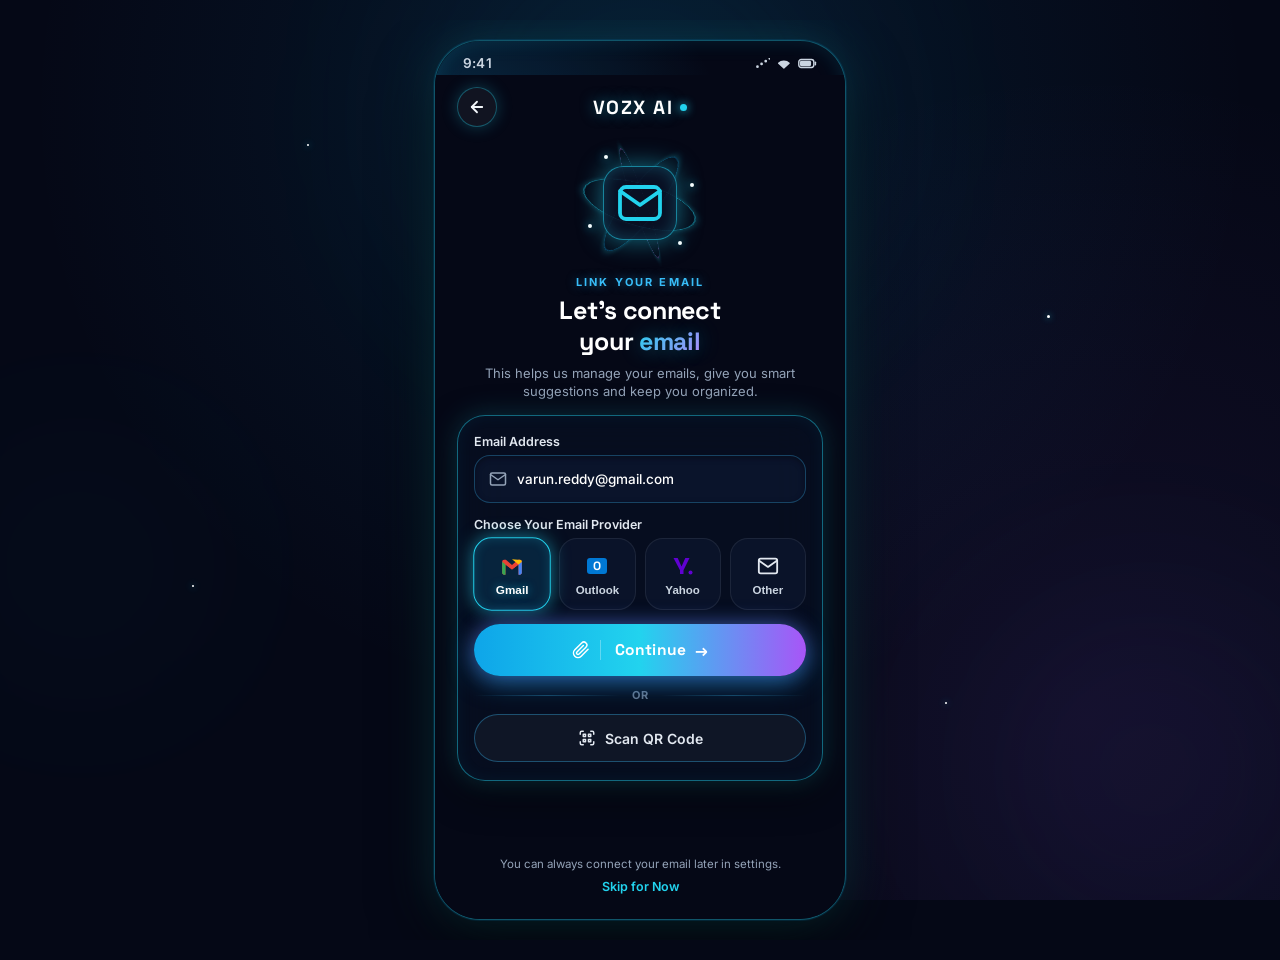
==== email-onboarding.html @ b38773f7 "Initial commit: VOZX AI Assistant website" ====
<!DOCTYPE html>
<html lang="en">
<head>
  <meta charset="UTF-8">
  <meta name="viewport" content="width=device-width, initial-scale=1.0, maximum-scale=1.0, user-scalable=no">
  <title>VOZX AI — Email Assistant Onboarding</title>
  <meta name="description" content="Connect your email account to VOZX AI for intelligent email organization, summaries, and AI drafting.">
  <link rel="stylesheet" href="email-onboarding.css">
</head>
<body>

  <!-- Cosmic Ambient Background Particles & Energy Waves -->
  <div class="ambient-cosmic-bg" aria-hidden="true">
    <div class="glow-orb orb-1"></div>
    <div class="glow-orb orb-2"></div>
    <div class="glow-orb orb-3"></div>
    <span class="particle p-1"></span>
    <span class="particle p-2"></span>
    <span class="particle p-3"></span>
    <span class="particle p-4"></span>
    <span class="particle p-5"></span>
    <span class="particle p-6"></span>
  </div>

  <!-- Hardware Mobile Phone Viewport Frame -->
  <main class="phone-frame" id="emailPhoneFrame">

    <!-- Glowing Cyber Perimeter Border -->
    <div class="screen-perimeter-border" aria-hidden="true"></div>

    <!-- Sweeping Cosmic Plasma Arc Wave -->
    <div class="sweeping-plasma-arc" aria-hidden="true"></div>

    <!-- Phone Hardware Top Status Bar -->
    <div class="phone-status-notch">
      <span class="status-time">9:41</span>
      <div class="status-right-icons">
        <svg width="15" height="11" viewBox="0 0 16 12" fill="currentColor">
          <path d="M1 9.5a1.5 1.5 0 113 0 1.5 1.5 0 01-3 0zm4.5-3a1.5 1.5 0 113 0 1.5 1.5 0 01-3 0zm4.5-3a1.5 1.5 0 113 0 1.5 1.5 0 01-3 0zm4.5-3a1.5 1.5 0 113 0 1.5 1.5 0 01-3 0z"/>
        </svg>
        <svg width="14" height="11" viewBox="0 0 16 12" fill="currentColor">
          <path d="M8 2.5a8.9 8.9 0 016.4 2.7.75.75 0 01-.06 1.1l-6 5.5a.75.75 0 01-.98 0l-6-5.5a.75.75 0 01-.06-1.1A8.9 8.9 0 018 2.5z"/>
        </svg>
        <svg width="19" height="11" viewBox="0 0 24 12" fill="currentColor">
          <rect x="1" y="1" width="19" height="10" rx="3" fill="none" stroke="currentColor" stroke-width="1.8"/>
          <rect x="2.5" y="2.5" width="14" height="7" rx="1.8"/>
          <path d="M22 4.5v3" stroke="currentColor" stroke-width="1.8" stroke-linecap="round"/>
        </svg>
      </div>
    </div>

    <!-- Multi-Screen Viewport Container -->
    <div class="screens-viewport" id="screensViewport">

      <!-- =================================================================
           SCREEN 1 — LINK YOUR EMAIL (Exact Match to Reference Image)
           ================================================================= -->
      <section class="email-step-screen active" id="screen1LinkEmail" data-step="1">
        
        <!-- Header -->
        <header class="email-top-header">
          <button type="button" class="circle-back-btn" id="s1BackBtn" aria-label="Go back" title="Back to Dashboard">
            <svg viewBox="0 0 24 24" fill="none" stroke="currentColor" stroke-width="2.4" stroke-linecap="round" stroke-linejoin="round">
              <line x1="19" y1="12" x2="5" y2="12"></line>
              <polyline points="12 19 5 12 12 5"></polyline>
            </svg>
          </button>

          <div class="brand-title-group">
            <span class="brand-text">VOZX AI</span>
            <span class="online-cyan-dot" aria-hidden="true"></span>
          </div>

          <div class="header-spacer"></div>
        </header>

        <!-- Hero Section with Animated 3D Energy Orbits -->
        <div class="hero-email-stage">
          <div class="email-orbit-system">
            <!-- 3D Orbital Energy Rings -->
            <div class="orbit-ring ring-1"></div>
            <div class="orbit-ring ring-2"></div>
            <div class="orbit-ring ring-3"></div>
            <!-- Orbiting Energy Sparkles -->
            <span class="orbit-sparkle sp-1"></span>
            <span class="orbit-sparkle sp-2"></span>
            <span class="orbit-sparkle sp-3"></span>
            <span class="orbit-sparkle sp-4"></span>

            <!-- Central Glowing Email Icon Box -->
            <div class="central-email-icon-box">
              <svg width="48" height="48" viewBox="0 0 24 24" fill="none" stroke="#22d3ee" stroke-width="1.9" stroke-linecap="round" stroke-linejoin="round">
                <rect x="2" y="4" width="20" height="16" rx="3"></rect>
                <path d="M22 6l-10 7L2 6"></path>
              </svg>
            </div>
          </div>

          <span class="tracking-label">LINK YOUR EMAIL</span>
          <h1 class="hero-title">
            Let's connect<br>your <span class="gradient-email-word">email</span>
          </h1>
          <p class="hero-subtitle">
            This helps us manage your emails, give you smart suggestions and keep you organized.
          </p>
        </div>

        <!-- Glassmorphic Form Card -->
        <div class="glassmorphic-email-card">
          
          <!-- Input Field: Email Address -->
          <div class="input-block">
            <label class="card-field-label" for="emailInput">Email Address</label>
            <div class="glass-input-field" id="emailInputWrapper">
              <span class="input-icon">
                <svg width="18" height="18" viewBox="0 0 24 24" fill="none" stroke="currentColor" stroke-width="2" stroke-linecap="round" stroke-linejoin="round">
                  <rect x="2" y="4" width="20" height="16" rx="2"></rect>
                  <path d="M22 6l-10 7L2 6"></path>
                </svg>
              </span>
              <input 
                type="email" 
                id="emailInput" 
                class="card-text-input" 
                placeholder="Enter your email address" 
                value="varun.reddy@gmail.com"
                autocomplete="email"
              >
            </div>
          </div>

          <!-- Choose Email Provider Row -->
          <div class="providers-block">
            <label class="card-field-label">Choose Your Email Provider</label>
            <div class="providers-grid" role="radiogroup" aria-label="Email Providers">
              
              <!-- 1. Gmail (Active by default) -->
              <button type="button" class="provider-card active" data-provider="Gmail" role="radio" aria-checked="true" title="Gmail">
                <div class="provider-icon-wrapper">
                  <svg width="22" height="18" viewBox="0 0 24 18" fill="none">
                    <path d="M1.5 16.5V4.5C1.5 3.4 2.4 2.5 3.5 2.5H5.5L12 8L18.5 2.5H20.5C21.6 2.5 22.5 3.4 22.5 4.5V16.5C22.5 17.6 21.6 18.5 20.5 18.5H19V7.5L12 13L5 7.5V18.5H3.5C2.4 18.5 1.5 17.6 1.5 16.5Z" fill="#EA4335"/>
                    <path d="M19 7.5V18.5H20.5C21.6 18.5 22.5 17.6 22.5 16.5V4.5L19 7.5Z" fill="#4285F4"/>
                    <path d="M5 7.5L1.5 4.5V16.5C1.5 17.6 2.4 18.5 3.5 18.5H5V7.5Z" fill="#34A853"/>
                    <path d="M19 4.5V7.5L12 13L5 7.5V4.5L12 10L19 4.5Z" fill="#EA4335"/>
                    <path d="M18.5 2.5H20.5C21.6 2.5 22.5 3.4 22.5 4.5L19 7.5L12 2L18.5 2.5Z" fill="#FBBC05"/>
                  </svg>
                </div>
                <span class="provider-name">Gmail</span>
              </button>

              <!-- 2. Outlook -->
              <button type="button" class="provider-card" data-provider="Outlook" role="radio" aria-checked="false" title="Microsoft Outlook">
                <div class="provider-icon-wrapper">
                  <svg width="24" height="24" viewBox="0 0 24 24" fill="none">
                    <rect x="2" y="4" width="20" height="16" rx="3" fill="#0078D4"/>
                    <text x="12" y="16" font-family="'Space Grotesk', sans-serif" font-weight="bold" font-size="12" fill="#ffffff" text-anchor="middle">O</text>
                  </svg>
                </div>
                <span class="provider-name">Outlook</span>
              </button>

              <!-- 3. Yahoo -->
              <button type="button" class="provider-card" data-provider="Yahoo" role="radio" aria-checked="false" title="Yahoo Mail">
                <div class="provider-icon-wrapper">
                  <svg width="24" height="24" viewBox="0 0 24 24">
                    <path fill="#6001D2" d="M2.5 4h4.2l3.8 8.5L14.3 4h4.2l-6 12.2V20H9v-3.8L2.5 4z"/>
                    <circle cx="19.5" cy="18.5" r="2" fill="#6001D2"/>
                  </svg>
                </div>
                <span class="provider-name">Yahoo</span>
              </button>

              <!-- 4. Other -->
              <button type="button" class="provider-card" data-provider="Other" role="radio" aria-checked="false" title="IMAP / Other Mail">
                <div class="provider-icon-wrapper">
                  <svg width="22" height="22" viewBox="0 0 24 24" fill="none" stroke="#e2e8f0" stroke-width="2" stroke-linecap="round" stroke-linejoin="round">
                    <rect x="2" y="4" width="20" height="16" rx="2"></rect>
                    <path d="M22 6l-10 7L2 6"></path>
                  </svg>
                </div>
                <span class="provider-name">Other</span>
              </button>

            </div>
          </div>

          <!-- Gradient Continue Button -->
          <button type="button" class="gradient-continue-btn" id="continueBtn">
            <span class="btn-ripple-layer"></span>
            <span class="btn-icon-side">
              <svg width="18" height="18" viewBox="0 0 24 24" fill="none" stroke="currentColor" stroke-width="2" stroke-linecap="round" stroke-linejoin="round">
                <path d="M21.44 11.05l-9.19 9.19a6 6 0 0 1-8.49-8.49l9.19-9.19a4 4 0 0 1 5.66 5.66l-9.2 9.19a2 2 0 0 1-2.83-2.83l8.49-8.48"></path>
              </svg>
            </span>
            <span class="btn-divider-stroke"></span>
            <span class="btn-label-text" id="continueBtnLabel">Continue</span>
            <span class="btn-arrow-right">&rarr;</span>
          </button>

          <!-- Glowing OR Divider -->
          <div class="glowing-or-divider">
            <span class="divider-line"></span>
            <span class="divider-badge">OR</span>
            <span class="divider-line"></span>
          </div>

          <!-- Outline Scan QR Code Button -->
          <button type="button" class="glass-qr-btn" id="scanQrBtn">
            <svg class="qr-bracket-icon" width="18" height="18" viewBox="0 0 24 24" fill="none" stroke="currentColor" stroke-width="2" stroke-linecap="round" stroke-linejoin="round">
              <path d="M3 7V5a2 2 0 0 1 2-2h2"></path>
              <path d="M17 3h2a2 2 0 0 1 2 2v2"></path>
              <path d="M21 17v2a2 2 0 0 1-2 2h-2"></path>
              <path d="M7 21H5a2 2 0 0 1-2-2v-2"></path>
              <rect x="7" y="7" width="3" height="3"></rect>
              <rect x="14" y="7" width="3" height="3"></rect>
              <rect x="7" y="14" width="3" height="3"></rect>
              <rect x="14" y="14" width="3" height="3"></rect>
            </svg>
            <span>Scan QR Code</span>
          </button>

        </div>

        <!-- Footer Section -->
        <footer class="email-footer-block">
          <p class="footer-note-text">You can always connect your email later in settings.</p>
          <button type="button" class="skip-link-btn" id="skipLinkBtn">Skip for Now</button>
        </footer>

      </section>

      <!-- =================================================================
           SCREEN 2 — CONNECTING EMAIL (Animated Circular Progress)
           ================================================================= -->
      <section class="email-step-screen" id="screen2Connecting" data-step="2">
        <div class="connecting-stage">
          
          <!-- Glowing Animated Progress Ring -->
          <div class="progress-ring-container">
            <svg class="circular-progress-svg" viewBox="0 0 120 120">
              <defs>
                <linearGradient id="ringProgressGrad" x1="0%" y1="0%" x2="100%" y2="100%">
                  <stop offset="0%" stop-color="#0ea5e9"/>
                  <stop offset="50%" stop-color="#22d3ee"/>
                  <stop offset="100%" stop-color="#a855f7"/>
                </linearGradient>
              </defs>
              <circle class="ring-bg-track" cx="60" cy="60" r="50"></circle>
              <circle class="ring-stroke-bar" id="progressStrokeBar" cx="60" cy="60" r="50"></circle>
            </svg>

            <!-- Inner Floating Spinning Icon -->
            <div class="inner-spinning-email">
              <svg width="42" height="42" viewBox="0 0 24 24" fill="none" stroke="#22d3ee" stroke-width="1.8" stroke-linecap="round" stroke-linejoin="round">
                <rect x="2" y="4" width="20" height="16" rx="3"></rect>
                <path d="M22 6l-10 7L2 6"></path>
              </svg>
            </div>
          </div>

          <!-- Progress Percentage Counter -->
          <div class="progress-percent-label" id="progressPercentLabel">0%</div>

          <h2 class="connecting-title" id="connectingTitle">Connecting your Gmail...</h2>
          <p class="connecting-subtitle">Please wait while VOZX securely links your account and neural keys.</p>

          <div class="connecting-security-badge">
            <span>🔒</span>
            <span>256-Bit Encrypted OAuth Pipeline</span>
          </div>

        </div>
      </section>

      <!-- =================================================================
           SCREEN 3 — EMAIL CONNECTED SUCCESSFULLY (Green Checkmark Glow)
           ================================================================= -->
      <section class="email-step-screen" id="screen3Success" data-step="3">
        <div class="success-stage">
          
          <!-- Neon Green Success Checkmark Badge -->
          <div class="success-neon-circle">
            <svg class="success-checkmark-svg" viewBox="0 0 52 52">
              <circle class="success-circle-outline" cx="26" cy="26" r="23" fill="none"/>
              <path class="success-check-path" fill="none" d="M14.1 27.2l7.1 7.2 16.7-16.8"/>
            </svg>
          </div>

          <span class="success-badge-pill">● Neural Sync Ready</span>

          <h2 class="success-title">Email Connected Successfully!</h2>
          <p class="success-subtitle">
            VOZX can now organize your emails, summarize inboxes, draft replies, and notify important messages.
          </p>

          <div class="features-unlocked-card">
            <div class="feature-item">
              <span class="feat-dot"></span>
              <span>AI Smart Inbox Summaries</span>
            </div>
            <div class="feature-item">
              <span class="feat-dot"></span>
              <span>1-Click Contextual Replies</span>
            </div>
            <div class="feature-item">
              <span class="feat-dot"></span>
              <span>Priority &amp; Deadline Extraction</span>
            </div>
          </div>

          <button type="button" class="open-dashboard-btn" id="openEmailDashboardBtn">
            <span>Open Email Assistant</span>
            <span>&rarr;</span>
          </button>

          <div class="auto-redirect-note">Auto-opening in <span id="autoRedirectTimer">2</span>s...</div>

        </div>
      </section>

      <!-- =================================================================
           SCREEN 4 — EMAIL ASSISTANT DASHBOARD (Main Production Hub)
           ================================================================= -->
      <section class="email-step-screen" id="screen4Dashboard" data-step="4">
        
        <!-- Dashboard Top Header -->
        <header class="dash-top-header">
          <button type="button" class="circle-back-btn" id="dashBackBtn" title="Back to Main Home Dashboard">
            <svg viewBox="0 0 24 24" fill="none" stroke="currentColor" stroke-width="2.4">
              <line x1="19" y1="12" x2="5" y2="12"></line>
              <polyline points="12 19 5 12 12 5"></polyline>
            </svg>
          </button>

          <div class="brand-title-group">
            <span class="brand-text">VOZX AI</span>
            <span class="online-cyan-dot" aria-hidden="true"></span>
          </div>

          <div class="dash-header-actions">
            <button type="button" class="dash-del-btn" id="dashDeleteAccountBtn" title="Delete & Unlink Email Account" aria-label="Delete Email Account">
              <svg width="12" height="12" viewBox="0 0 24 24" fill="none" stroke="currentColor" stroke-width="2" stroke-linecap="round" stroke-linejoin="round">
                <polyline points="3 6 5 6 21 6"></polyline>
                <path d="M19 6v14a2 2 0 0 1-2 2H7a2 2 0 0 1-2-2V6m3 0V4a2 2 0 0 1 2-2h4a2 2 0 0 1 2 2v2"></path>
              </svg>
              <span>Delete</span>
            </button>
            <div class="dash-profile-circle" id="dashProfileBtn" title="Connected: varun.reddy@gmail.com">
              <span>VR</span>
            </div>
          </div>
        </header>

        <!-- Scrollable Dashboard Content -->
        <div class="dash-scroll-content">

          <!-- Dashboard Title Banner -->
          <div class="dash-heading-block">
            <h1 class="dash-main-title">Email Assistant</h1>
            <p class="dash-sub-title">Write, organize, and manage your emails with AI.</p>
          </div>

          <!-- Connected Accounts & Add Mail Bar -->
          <div class="connected-accounts-bar" id="connectedAccountsBar">
            <button type="button" class="active-account-badge" id="accountSwitcherTrigger" title="Switch or manage email accounts" aria-haspopup="dialog">
              <span class="account-provider-icon">
                <svg width="14" height="14" viewBox="0 0 24 24" fill="currentColor">
                  <path d="M20 4H4c-1.1 0-2 .9-2 2v12c0 1.1.9 2 2 2h16c1.1 0 2-.9 2-2V6c0-1.1-.9-2-2-2zm0 4l-8 5-8-5V6l8 5 8-5v2z"/>
                </svg>
              </span>
              <span class="active-account-email" id="activeAccountEmailDisplay">varun.reddy@gmail.com</span>
              <span class="account-status-dot" title="Account Synced"></span>
              <svg class="account-switcher-chevron" width="12" height="12" viewBox="0 0 24 24" fill="none" stroke="currentColor" stroke-width="2.6" stroke-linecap="round" stroke-linejoin="round">
                <polyline points="6 9 12 15 18 9"></polyline>
              </svg>
            </button>

            <div class="account-actions-group">
              <button type="button" class="add-mail-pill-btn" id="addMailBtn" title="Connect another email address">
                <svg width="12" height="12" viewBox="0 0 24 24" fill="none" stroke="currentColor" stroke-width="2.6" stroke-linecap="round" stroke-linejoin="round">
                  <line x1="12" y1="5" x2="12" y2="19"></line>
                  <line x1="5" y1="12" x2="19" y2="12"></line>
                </svg>
                <span>Add Mail</span>
              </button>

              <button type="button" class="del-mail-icon-btn" id="delMailIconBtn" title="Delete this email account" aria-label="Delete this email">
                <svg width="13" height="13" viewBox="0 0 24 24" fill="none" stroke="currentColor" stroke-width="2" stroke-linecap="round" stroke-linejoin="round">
                  <polyline points="3 6 5 6 21 6"></polyline>
                  <path d="M19 6v14a2 2 0 0 1-2 2H7a2 2 0 0 1-2-2V6m3 0V4a2 2 0 0 1 2-2h4a2 2 0 0 1 2 2v2"></path>
                </svg>
              </button>
            </div>
          </div>

          <!-- Category Tabs: Inbox, Important, Sent, Drafts -->
          <div class="dash-category-tabs" role="tablist">
            <button type="button" class="cat-tab-pill active" data-tab="inbox" role="tab" aria-selected="true">
              <span>Inbox</span>
              <span class="tab-badge">12</span>
            </button>
            <button type="button" class="cat-tab-pill" data-tab="important" role="tab" aria-selected="false">
              <span>Important</span>
              <span class="tab-badge">3</span>
            </button>
            <button type="button" class="cat-tab-pill" data-tab="sent" role="tab" aria-selected="false">
              <span>Sent</span>
            </button>
            <button type="button" class="cat-tab-pill" data-tab="drafts" role="tab" aria-selected="false">
              <span>Drafts</span>
              <span class="tab-badge">2</span>
            </button>
          </div>

          <!-- AI Compose Card -->
          <div class="ai-compose-card" id="composeTriggerCard" title="Compose an AI Email">
            <div class="compose-left">
              <div class="sparkles-icon-box">
                <svg width="22" height="22" viewBox="0 0 24 24" fill="none" stroke="#c084fc" stroke-width="2">
                  <path d="M12 2l2.4 7.2L21.6 12l-7.2 2.4L12 21.6l-2.4-7.2L2.4 12l7.2-2.4z"/>
                </svg>
              </div>
              <div class="compose-text">
                <h3 class="compose-title">AI Compose</h3>
                <p class="compose-desc">Write a professional email in seconds.</p>
              </div>
            </div>
            <span class="compose-arrow">&rarr;</span>
          </div>

          <!-- Email Summary Card -->
          <div class="email-summary-card">
            <div class="summary-header">
              <div class="summary-icon-pill">
                <span>✉️</span>
                <span>AI Inbox Synthesis</span>
              </div>
              <span class="summary-time">Just now</span>
            </div>
            <p class="summary-body">
              You have <strong>12 unread emails</strong>, <strong>3 important messages</strong>, and <strong>2 meeting invitations</strong> today.
            </p>
            <button type="button" class="summary-details-btn" id="viewSummaryDetailsBtn">
              <span>View Details</span>
              <span>&rarr;</span>
            </button>
          </div>

          <!-- Smart Reply Suggestions (Horizontal Chips) -->
          <div class="smart-replies-section">
            <div class="section-label-row">
              <span class="section-title">💡 Smart Reply Suggestions</span>
              <span class="section-hint">Tap to use</span>
            </div>
            <div class="replies-horizontal-scroll">
              <button type="button" class="reply-chip">"I'll take a look."</button>
              <button type="button" class="reply-chip">"Sounds good, let's do it."</button>
              <button type="button" class="reply-chip">"I'm on it."</button>
              <button type="button" class="reply-chip">"Can we reschedule?"</button>
            </div>
          </div>

          <!-- Recent Emails Section (Dark Glass List) -->
          <div class="recent-emails-section">
            <div class="section-label-row">
              <span class="section-title">Recent Emails</span>
              <span class="section-counter">4 New</span>
            </div>

            <div class="emails-glass-list" id="emailsListContainer">
              
              <!-- Email 1 -->
              <article class="email-glass-item unread" data-email-id="1">
                <div class="email-item-header">
                  <div class="sender-info">
                    <div class="sender-avatar av-blue">UN</div>
                    <div>
                      <span class="sender-name">University Administration</span>
                      <span class="sender-addr">admin@university.edu</span>
                    </div>
                  </div>
                  <div class="email-meta">
                    <span class="email-time">10:24 AM</span>
                    <span class="unread-blue-dot" title="Unread"></span>
                  </div>
                </div>
                <h4 class="email-subject">University Fee Reminder &bull; Semester 2</h4>
                <p class="email-preview">Please find attached the schedule for semester registration and fee submission...</p>
              </article>

              <!-- Email 2 -->
              <article class="email-glass-item unread" data-email-id="2">
                <div class="email-item-header">
                  <div class="sender-info">
                    <div class="sender-avatar av-purple">PF</div>
                    <div>
                      <span class="sender-name">PrintFlow Client Team</span>
                      <span class="sender-addr">client@printflow.design</span>
                    </div>
                  </div>
                  <div class="email-meta">
                    <span class="email-time">9:15 AM</span>
                    <span class="unread-blue-dot" title="Unread"></span>
                  </div>
                </div>
                <h4 class="email-subject">PrintFlow Client Inquiry: Production Milestone</h4>
                <p class="email-preview">Our production team has completed sprint 3 review. We would like to sync on...</p>
              </article>

              <!-- Email 3 -->
              <article class="email-glass-item" data-email-id="3">
                <div class="email-item-header">
                  <div class="sender-info">
                    <div class="sender-avatar av-green">TM</div>
                    <div>
                      <span class="sender-name">Elena Rostova</span>
                      <span class="sender-addr">elena@techcorp.io</span>
                    </div>
                  </div>
                  <div class="email-meta">
                    <span class="email-time">Yesterday</span>
                  </div>
                </div>
                <h4 class="email-subject">Team Meeting Tomorrow: Architecture Review</h4>
                <p class="email-preview">Hi Varun, let's connect at 11 AM to finalize the neural pipeline schema...</p>
              </article>

              <!-- Email 4 -->
              <article class="email-glass-item" data-email-id="4">
                <div class="email-item-header">
                  <div class="sender-info">
                    <div class="sender-avatar av-cyan">PU</div>
                    <div>
                      <span class="sender-name">Alex Chen</span>
                      <span class="sender-addr">alex@startup.co</span>
                    </div>
                  </div>
                  <div class="email-meta">
                    <span class="email-time">Yesterday</span>
                  </div>
                </div>
                <h4 class="email-subject">Project Update: Design System V2 Ready</h4>
                <p class="email-preview">The new high-contrast dark cyberpunk UI components have been pushed to main...</p>
              </article>

            </div>
          </div>

        </div><!-- /dash-scroll-content -->

        <!-- Bottom AI Input Bar -->
        <div class="bottom-ai-bar-wrapper">
          <div class="bottom-ai-bar">
            <button type="button" class="bar-icon-btn" title="Attach file" id="attachBtn">📎</button>
            <input type="text" class="bar-input" id="quickEmailInput" placeholder="Write your email with AI...">
            <button type="button" class="bar-icon-btn" title="Voice dictation" id="voiceEmailBtn">🎙️</button>
            <button type="button" class="bar-icon-btn" title="Insert emoji" id="emojiEmailBtn">😊</button>
            <button type="button" class="bar-send-btn" title="Send with VOZX AI" id="sendEmailBtn">
              <svg width="15" height="15" viewBox="0 0 24 24" fill="none" stroke="currentColor" stroke-width="2.5" stroke-linecap="round" stroke-linejoin="round">
                <line x1="22" y1="2" x2="11" y2="13"></line>
                <polygon points="22 2 15 22 11 13 2 9 22 2"></polygon>
              </svg>
            </button>
          </div>
        </div>

      </section>

    </div><!-- /screens-viewport -->

  </main>

  <!-- QR Scanner Glass Modal -->
  <div class="glass-modal-backdrop hidden" id="qrScannerModal">
    <div class="qr-modal-card">
      <div class="modal-top-row">
        <span class="modal-badge">📷 QR Instant Sync</span>
        <button type="button" class="modal-close-btn" id="closeQrModal">✕</button>
      </div>
      <h3 class="modal-heading">Scan to Link Email</h3>
      <p class="modal-sub">Scan this secure pairing code using your mobile authenticator or webmail app.</p>
      
      <div class="qr-target-box">
        <div class="qr-laser-line"></div>
        <div class="qr-corner tl"></div>
        <div class="qr-corner tr"></div>
        <div class="qr-corner bl"></div>
        <div class="qr-corner br"></div>
        <svg class="qr-code-svg" viewBox="0 0 100 100">
          <rect width="100" height="100" fill="#0b1226"/>
          <!-- Simplified high-contrast futuristic QR pattern -->
          <rect x="10" y="10" width="25" height="25" fill="#22d3ee" rx="3"/>
          <rect x="15" y="15" width="15" height="15" fill="#0b1226"/>
          <rect x="18" y="18" width="9" height="9" fill="#22d3ee"/>

          <rect x="65" y="10" width="25" height="25" fill="#22d3ee" rx="3"/>
          <rect x="70" y="15" width="15" height="15" fill="#0b1226"/>
          <rect x="73" y="18" width="9" height="9" fill="#22d3ee"/>

          <rect x="10" y="65" width="25" height="25" fill="#22d3ee" rx="3"/>
          <rect x="15" y="70" width="15" height="15" fill="#0b1226"/>
          <rect x="18" y="73" width="9" height="9" fill="#22d3ee"/>

          <rect x="42" y="12" width="6" height="6" fill="#38bdf8"/>
          <rect x="52" y="18" width="6" height="6" fill="#c084fc"/>
          <rect x="42" y="32" width="16" height="6" fill="#22d3ee"/>
          <rect x="65" y="45" width="8" height="8" fill="#38bdf8"/>
          <rect x="45" y="68" width="12" height="12" fill="#22d3ee"/>
          <rect x="78" y="72" width="12" height="12" fill="#c084fc"/>
        </svg>
      </div>

      <button type="button" class="simulate-qr-btn" id="simulateQrSuccessBtn">
        <span>Simulate Instant Scan Success</span>
      </button>
    </div>
  </div>

  <!-- AI Email Compose Modal -->
  <div class="glass-modal-backdrop hidden" id="composeModal">
    <div class="compose-modal-card">
      <div class="modal-top-row">
        <span class="modal-badge">✨ AI Neural Composer</span>
        <button type="button" class="modal-close-btn" id="closeComposeModal">✕</button>
      </div>
      <h3 class="modal-heading">Draft New Email</h3>
      
      <div class="compose-form-group">
        <input type="text" class="modal-input" id="composeRecipient" placeholder="To: recipient@example.com" value="alex@startup.co">
        <input type="text" class="modal-input" id="composeSubject" placeholder="Subject: Project Milestone">
        <textarea class="modal-textarea" id="composePrompt" rows="4" placeholder="Briefly describe what you want to say... (e.g. Confirm tomorrow's meeting at 11am and ask for the slide deck)"></textarea>
      </div>

      <div class="compose-actions-row">
        <button type="button" class="ai-generate-draft-btn" id="generateDraftBtn">
          <span>✨ Generate AI Draft</span>
        </button>
        <button type="button" class="send-draft-btn" id="sendDraftBtn">
          <span>Send &rarr;</span>
        </button>
      </div>
    </div>
  </div>

  <!-- Account Switcher Modal -->
  <div class="glass-modal-backdrop hidden" id="accountSwitcherModal" role="dialog" aria-modal="true" aria-labelledby="switcherModalTitle">
    <div class="account-switcher-card">
      <div class="modal-top-row">
        <div class="switcher-header-title-box">
          <svg width="18" height="18" viewBox="0 0 24 24" fill="none" stroke="#22d3ee" stroke-width="2" stroke-linecap="round" stroke-linejoin="round">
            <path d="M16 21v-2a4 4 0 0 0-4-4H6a4 4 0 0 0-4 4v2"></path>
            <circle cx="9" cy="7" r="4"></circle>
            <path d="M22 21v-2a4 4 0 0 0-3-3.87"></path>
            <path d="M16 3.13a4 4 0 0 1 0 7.75"></path>
          </svg>
          <span class="switcher-modal-heading" id="switcherModalTitle">Connected Accounts</span>
        </div>
        <button type="button" class="modal-close-btn" id="closeSwitcherModal">✕</button>
      </div>

      <p class="switcher-modal-sub">Switch active inbox or manage linked mailboxes.</p>

      <div class="accounts-list-container" id="accountsListContainer">
        <!-- Dynamically rendered accounts list -->
      </div>

      <button type="button" class="switcher-add-btn" id="switcherAddAccountBtn">
        <svg width="14" height="14" viewBox="0 0 24 24" fill="none" stroke="currentColor" stroke-width="2.6" stroke-linecap="round" stroke-linejoin="round">
          <line x1="12" y1="5" x2="12" y2="19"></line>
          <line x1="5" y1="12" x2="19" y2="12"></line>
        </svg>
        <span>Add Another Email Account</span>
      </button>
    </div>
  </div>

  <!-- Delete Account Confirmation Modal -->
  <div class="glass-modal-backdrop hidden" id="emailDeleteModal" role="dialog" aria-modal="true" aria-labelledby="emailDelModalTitle">
    <div class="email-del-card">
      <div class="email-del-icon-circle">
        <svg width="24" height="24" viewBox="0 0 24 24" fill="none" stroke="currentColor" stroke-width="2.2" stroke-linecap="round" stroke-linejoin="round">
          <polyline points="3 6 5 6 21 6"></polyline>
          <path d="M19 6v14a2 2 0 0 1-2 2H7a2 2 0 0 1-2-2V6m3 0V4a2 2 0 0 1 2-2h4a2 2 0 0 1 2 2v2"></path>
          <line x1="10" y1="11" x2="10" y2="17"></line>
          <line x1="14" y1="11" x2="14" y2="17"></line>
        </svg>
      </div>
      <h3 class="email-del-title" id="emailDelModalTitle">Delete Email Account?</h3>
      <p class="email-del-desc" id="emailDelModalDesc">Are you sure you want to delete and unlink <strong id="deleteAccountTargetEmail">varun.reddy@gmail.com</strong>? You will be returned to the Link Your Email setup screen.</p>
      <div class="email-del-actions">
        <button type="button" class="email-del-cancel-btn" id="emailDelCancelBtn">Cancel</button>
        <button type="button" class="email-del-confirm-btn" id="emailDelConfirmBtn">Delete &amp; Unlink</button>
      </div>
    </div>
  </div>

  <!-- Toast Notification -->
  <div class="feedback-toast" id="emailToast" role="alert" aria-live="polite"></div>

  <script src="email-onboarding.js"></script>
</body>
</html>
---- email-onboarding.css ----
/* ==========================================================================
   VOZX AI — EMAIL ASSISTANT ONBOARDING FLOW STYLES
   Aesthetic: ChatGPT Astra + Nothing OS + Apple Intelligence
   Palette: Dark Cyberpunk (#050816) + Neon Cyan (#22D3EE) + Electric Blue (#0EA5E9) + Purple (#A855F7)
   ========================================================================== */

@import url('https://fonts.googleapis.com/css2?family=Space+Grotesk:wght@400;500;600;700&family=Inter:wght@300;400;500;600;700&display=swap');

:root {
  --bg-space: #050816;
  --bg-card: rgba(10, 18, 38, 0.72);
  --bg-card-border: rgba(34, 211, 238, 0.42);
  --bg-input: rgba(13, 23, 48, 0.75);

  --cyan-primary: #22d3ee;
  --cyan-bright: #38bdf8;
  --blue-electric: #0ea5e9;
  --purple-neon: #a855f7;
  --purple-light: #c084fc;
  --green-emerald: #10b981;

  --text-white: #ffffff;
  --text-dim: #94a3b8;
  --text-muted: #64748b;

  --font-display: 'Space Grotesk', -apple-system, BlinkMacSystemFont, "SF Pro Display", sans-serif;
  --font-body: 'Inter', -apple-system, BlinkMacSystemFont, "Segoe UI", Roboto, sans-serif;

  --ease-spring: cubic-bezier(0.16, 1, 0.3, 1);
}

/* Global Reset */
*, *::before, *::after {
  box-sizing: border-box;
  margin: 0;
  padding: 0;
  -webkit-tap-highlight-color: transparent;
}

html, body {
  width: 100%;
  min-height: 100vh;
  background-color: var(--bg-space);
  color: var(--text-white);
  font-family: var(--font-body);
  overflow-x: hidden;
  display: flex;
  justify-content: center;
  align-items: center;
  padding: 20px 16px;
  position: relative;
}

/* Ambient Cosmic Background */
.ambient-cosmic-bg {
  position: fixed;
  inset: 0;
  pointer-events: none;
  z-index: 0;
  overflow: hidden;
  background: 
    radial-gradient(circle at 50% 12%, rgba(14, 165, 233, 0.1) 0%, transparent 60%),
    radial-gradient(circle at 85% 80%, rgba(168, 85, 247, 0.08) 0%, transparent 50%),
    #050816;
}

.glow-orb {
  position: absolute;
  border-radius: 50%;
  filter: blur(100px);
  opacity: 0.55;
  animation: orbFloat 16s ease-in-out infinite alternate;
}

.orb-1 {
  width: 520px;
  height: 520px;
  top: -140px;
  left: 50%;
  transform: translateX(-50%);
  background: radial-gradient(circle, rgba(34, 211, 238, 0.16) 0%, rgba(14, 165, 233, 0.06) 60%, transparent 80%);
}

.orb-2 {
  width: 420px;
  height: 420px;
  bottom: -80px;
  right: -80px;
  background: radial-gradient(circle, rgba(168, 85, 247, 0.14) 0%, rgba(14, 165, 233, 0.05) 60%, transparent 80%);
  animation-delay: -8s;
}

.orb-3 {
  width: 320px;
  height: 320px;
  top: 45%;
  left: -80px;
  background: radial-gradient(circle, rgba(34, 211, 238, 0.1) 0%, transparent 70%);
  animation-delay: -4s;
}

@keyframes orbFloat {
  0% { transform: translate(-50%, 0) scale(1); }
  50% { transform: translate(-46%, 25px) scale(1.06); }
  100% { transform: translate(-54%, -20px) scale(0.96); }
}

/* Floating Nano Particles */
.particle {
  position: absolute;
  width: 2px;
  height: 2px;
  background: #ffffff;
  border-radius: 50%;
  box-shadow: 0 0 6px rgba(34, 211, 238, 0.9);
  animation: particleDance 6s ease-in-out infinite;
}

.p-1 { top: 16%; left: 24%; animation-duration: 7s; }
.p-2 { top: 35%; right: 18%; animation-duration: 8.5s; animation-delay: 1.5s; width: 3px; height: 3px; }
.p-3 { top: 65%; left: 15%; animation-duration: 9s; animation-delay: 2.2s; }
.p-4 { top: 78%; right: 26%; animation-duration: 11s; animation-delay: 3s; }
.p-5 { top: 48%; right: 42%; animation-duration: 6.5s; animation-delay: 0.8s; }
.p-6 { top: 12%; right: 38%; animation-duration: 8s; animation-delay: 1.2s; }

@keyframes particleDance {
  0%, 100% { transform: translateY(0) scale(1); opacity: 0.3; }
  50% { transform: translateY(-18px) scale(1.3); opacity: 0.9; }
}

/* ==========================================================================
   PHONE HARDWARE FRAME (Matching Reference Screen Exact Ratio)
   ========================================================================== */
.phone-frame {
  position: relative;
  z-index: 10;
  width: 100%;
  max-width: 412px;
  height: 890px;
  max-height: calc(100vh - 20px);
  background: #050816;
  border-radius: 46px;
  border: 1.6px solid rgba(34, 211, 238, 0.38);
  box-shadow: 
    0 0 0 1px rgba(2, 132, 199, 0.15),
    0 0 45px rgba(34, 211, 238, 0.18),
    0 25px 60px rgba(0, 0, 0, 0.85),
    inset 0 0 20px rgba(34, 211, 238, 0.06);
  display: flex;
  flex-direction: column;
  overflow: hidden;
  backdrop-filter: blur(16px);
  -webkit-backdrop-filter: blur(16px);
}

.screen-perimeter-border {
  position: absolute;
  inset: 0;
  border-radius: 46px;
  pointer-events: none;
  box-shadow: inset 0 0 25px rgba(34, 211, 238, 0.08);
  z-index: 1;
}

.sweeping-plasma-arc {
  position: absolute;
  inset: 0;
  pointer-events: none;
  z-index: 1;
  border-radius: 46px;
  background: 
    radial-gradient(ellipse 130% 65% at -10% 25%, rgba(34, 211, 238, 0.35) 0%, rgba(14, 165, 233, 0.16) 35%, transparent 68%),
    radial-gradient(ellipse 85% 55% at 110% 75%, rgba(168, 85, 247, 0.24) 0%, rgba(34, 211, 238, 0.1) 40%, transparent 72%),
    radial-gradient(circle at 50% 50%, rgba(6, 182, 212, 0.08) 0%, transparent 60%);
  mix-blend-mode: screen;
}

/* Phone Top Status Bar */
.phone-status-notch {
  position: relative;
  z-index: 10;
  display: flex;
  align-items: center;
  justify-content: space-between;
  padding: 14px 28px 4px;
  font-size: 13.5px;
  font-weight: 600;
  color: #cbd5e1;
  letter-spacing: 0.2px;
}

.dynamic-island-pill {
  width: 82px;
  height: 18px;
  background: #020409;
  border-radius: 20px;
  border: 1px solid rgba(255, 255, 255, 0.08);
}

.status-right-icons {
  display: flex;
  align-items: center;
  gap: 7px;
  color: #cbd5e1;
}

/* Multi-Screen Viewport */
.screens-viewport {
  position: relative;
  z-index: 2;
  flex: 1;
  display: flex;
  flex-direction: column;
  overflow: hidden;
  height: 100%;
}

.email-step-screen {
  display: none;
  position: relative;
  width: 100%;
  height: 100%;
  flex-direction: column;
  padding: 8px 22px 24px;
  background: #050816;
  overflow-y: auto;
  scrollbar-width: none;
}

.email-step-screen::-webkit-scrollbar {
  display: none;
}

.email-step-screen.active {
  display: flex;
  animation: stepFadeIn 0.22s ease-out;
}

@keyframes stepFadeIn {
  from { opacity: 0; transform: translateY(4px); }
  to { opacity: 1; transform: translateY(0); }
}

/* ==========================================================================
   SCREEN 1 — LINK YOUR EMAIL
   ========================================================================== */
.email-top-header {
  display: flex;
  align-items: center;
  justify-content: space-between;
  padding: 4px 0 10px;
}

.circle-back-btn {
  width: 40px;
  height: 40px;
  border-radius: 50%;
  background: rgba(255, 255, 255, 0.05);
  border: 1.2px solid rgba(34, 211, 238, 0.35);
  color: #f1f5f9;
  display: flex;
  align-items: center;
  justify-content: center;
  cursor: pointer;
  box-shadow: 0 0 16px rgba(34, 211, 238, 0.25);
  transition: all 0.22s var(--ease-spring);
  outline: none;
}

.circle-back-btn:hover {
  background: rgba(34, 211, 238, 0.15);
  border-color: rgba(34, 211, 238, 0.6);
  color: #ffffff;
  box-shadow: 0 0 20px rgba(34, 211, 238, 0.45);
  transform: scale(1.05);
}

.circle-back-btn:active {
  transform: scale(0.95);
}

.circle-back-btn svg {
  width: 18px;
  height: 18px;
}

.brand-title-group {
  display: flex;
  align-items: center;
  gap: 7px;
}

.brand-text {
  font-family: var(--font-display);
  font-size: 19px;
  font-weight: 800;
  letter-spacing: 1.5px;
  color: #ffffff;
  text-shadow: 0 0 14px rgba(34, 211, 238, 0.5);
}

.online-cyan-dot {
  width: 7px;
  height: 7px;
  border-radius: 50%;
  background-color: var(--cyan-primary);
  box-shadow: 0 0 10px var(--cyan-primary);
  animation: dotPulse 2s ease-in-out infinite;
}

@keyframes dotPulse {
  0%, 100% { opacity: 1; transform: scale(1); }
  50% { opacity: 0.4; transform: scale(0.8); }
}

.header-spacer {
  width: 40px;
}

/* ==========================================================================
   HERO EMAIL STAGE WITH 3D ORBITAL SYSTEM
   ========================================================================== */
.hero-email-stage {
  display: flex;
  flex-direction: column;
  align-items: center;
  text-align: center;
  margin: 6px 0 14px;
}

.email-orbit-system {
  position: relative;
  width: 120px;
  height: 120px;
  display: flex;
  align-items: center;
  justify-content: center;
  perspective: 600px;
  margin-bottom: 12px;
}

/* Central Glowing Email Icon Box */
.central-email-icon-box {
  width: 74px;
  height: 74px;
  border-radius: 20px;
  background: rgba(11, 18, 38, 0.85);
  border: 1.5px solid rgba(34, 211, 238, 0.6);
  box-shadow: 
    0 0 25px rgba(34, 211, 238, 0.5),
    inset 0 0 16px rgba(34, 211, 238, 0.25);
  display: flex;
  align-items: center;
  justify-content: center;
  color: var(--cyan-primary);
  z-index: 2;
  animation: centralGlow 3.5s ease-in-out infinite alternate;
}

@keyframes centralGlow {
  0% {
    box-shadow: 0 0 20px rgba(34, 211, 238, 0.4), inset 0 0 12px rgba(34, 211, 238, 0.2);
    transform: scale(1);
  }
  100% {
    box-shadow: 0 0 36px rgba(34, 211, 238, 0.75), 0 0 50px rgba(2, 132, 199, 0.35), inset 0 0 20px rgba(34, 211, 238, 0.35);
    transform: scale(1.03);
  }
}

/* 3D Orbital Energy Rings */
.orbit-ring {
  position: absolute;
  width: 116px;
  height: 116px;
  border-radius: 50%;
  border: 1.2px solid rgba(34, 211, 238, 0.4);
  pointer-events: none;
  box-shadow: 0 0 8px rgba(34, 211, 238, 0.3);
}

.ring-1 {
  transform: rotateX(68deg) rotateY(15deg);
  animation: spinOrbit1 12s linear infinite;
  border-color: rgba(34, 211, 238, 0.65);
}

.ring-2 {
  transform: rotateX(65deg) rotateY(-50deg);
  animation: spinOrbit2 16s linear infinite reverse;
  border-color: rgba(14, 165, 233, 0.45);
}

.ring-3 {
  transform: rotateX(72deg) rotateY(70deg);
  animation: spinOrbit3 14s linear infinite;
  border-color: rgba(192, 132, 252, 0.4);
}

@keyframes spinOrbit1 { 100% { transform: rotateX(68deg) rotateY(15deg) rotateZ(360deg); } }
@keyframes spinOrbit2 { 100% { transform: rotateX(65deg) rotateY(-50deg) rotateZ(-360deg); } }
@keyframes spinOrbit3 { 100% { transform: rotateX(72deg) rotateY(70deg) rotateZ(360deg); } }

/* Orbit Sparkles */
.orbit-sparkle {
  position: absolute;
  width: 4px;
  height: 4px;
  background: #ffffff;
  border-radius: 50%;
  box-shadow: 0 0 10px var(--cyan-primary);
}

.sp-1 { top: 12px; left: 24px; animation: sparklePulse 2s ease infinite; }
.sp-2 { bottom: 18px; right: 18px; animation: sparklePulse 2.4s ease infinite 0.6s; }
.sp-3 { top: 40px; right: 6px; animation: sparklePulse 1.8s ease infinite 1.2s; }
.sp-4 { bottom: 35px; left: 8px; animation: sparklePulse 2.2s ease infinite 0.3s; }

@keyframes sparklePulse {
  0%, 100% { opacity: 0.3; transform: scale(0.8); }
  50% { opacity: 1; transform: scale(1.5); }
}

.tracking-label {
  font-size: 11px;
  font-weight: 700;
  letter-spacing: 2.2px;
  color: #38bdf8;
  text-transform: uppercase;
  margin-bottom: 6px;
  text-shadow: 0 0 10px rgba(56, 189, 248, 0.5);
}

.hero-title {
  font-family: var(--font-display);
  font-size: 25px;
  font-weight: 700;
  color: #ffffff;
  line-height: 1.25;
  letter-spacing: -0.3px;
  margin-bottom: 6px;
}

.gradient-email-word {
  background: linear-gradient(135deg, #22d3ee 0%, #c084fc 100%);
  -webkit-background-clip: text;
  -webkit-text-fill-color: transparent;
  text-shadow: 0 0 20px rgba(34, 211, 238, 0.4);
}

.hero-subtitle {
  font-size: 13px;
  color: var(--text-dim);
  line-height: 1.45;
  max-width: 310px;
  margin: 0 auto;
}

/* ==========================================================================
   GLASSMORPHIC EMAIL CARD
   ========================================================================== */
.glassmorphic-email-card {
  background: rgba(8, 15, 34, 0.82);
  border: 1.5px solid rgba(34, 211, 238, 0.46);
  border-radius: 28px;
  padding: 18px 16px;
  box-shadow: 
    0 0 26px rgba(34, 211, 238, 0.2),
    0 12px 36px rgba(0, 0, 0, 0.65),
    inset 0 0 16px rgba(34, 211, 238, 0.06);
  display: flex;
  flex-direction: column;
  gap: 14px;
  backdrop-filter: blur(24px);
  -webkit-backdrop-filter: blur(24px);
}

.card-field-label {
  font-size: 12.5px;
  font-weight: 600;
  color: #e2e8f0;
  display: block;
  margin-bottom: 6px;
}

.glass-input-field {
  display: flex;
  align-items: center;
  background: var(--bg-input);
  border: 1.2px solid rgba(56, 189, 248, 0.28);
  border-radius: 16px;
  height: 48px;
  padding: 0 14px;
  transition: all 0.25s var(--ease-spring);
  box-shadow: inset 0 2px 6px rgba(0, 0, 0, 0.3);
}

.glass-input-field:focus-within {
  border-color: var(--cyan-primary);
  box-shadow: 
    0 0 18px rgba(34, 211, 238, 0.4),
    inset 0 0 8px rgba(34, 211, 238, 0.15);
}

.input-icon {
  display: flex;
  align-items: center;
  justify-content: center;
  color: var(--text-dim);
  margin-right: 10px;
}

.glass-input-field:focus-within .input-icon {
  color: var(--cyan-primary);
}

.card-text-input {
  flex: 1;
  background: transparent;
  border: none;
  outline: none;
  font-family: var(--font-body);
  font-size: 13.5px;
  font-weight: 500;
  color: #ffffff;
  width: 100%;
}

.card-text-input::placeholder {
  color: #475569;
}

/* Providers Grid */
.providers-grid {
  display: grid;
  grid-template-columns: repeat(4, 1fr);
  gap: 9px;
}

.provider-card {
  height: 72px;
  background: rgba(13, 23, 48, 0.65);
  border: 1.2px solid rgba(255, 255, 255, 0.08);
  border-radius: 18px;
  display: flex;
  flex-direction: column;
  align-items: center;
  justify-content: center;
  gap: 5px;
  cursor: pointer;
  transition: all 0.24s var(--ease-spring);
  outline: none;
}

.provider-card:hover {
  background: rgba(34, 211, 238, 0.1);
  border-color: rgba(34, 211, 238, 0.4);
  transform: translateY(-2px);
  box-shadow: 0 6px 18px rgba(0, 0, 0, 0.4);
}

.provider-card.active {
  background: rgba(14, 165, 233, 0.15);
  border-color: var(--cyan-primary);
  box-shadow: 
    0 0 18px rgba(34, 211, 238, 0.55),
    inset 0 0 10px rgba(34, 211, 238, 0.2);
  transform: scale(1.02);
}

.provider-icon-wrapper {
  display: flex;
  align-items: center;
  justify-content: center;
  height: 26px;
}

.provider-name {
  font-size: 11.5px;
  font-weight: 600;
  color: #cbd5e1;
}

.provider-card.active .provider-name {
  color: #ffffff;
  text-shadow: 0 0 8px rgba(34, 211, 238, 0.6);
}

/* Gradient Continue Button (Blue -> Cyan -> Purple) */
.gradient-continue-btn {
  position: relative;
  width: 100%;
  height: 52px;
  border-radius: 26px;
  border: none;
  outline: none;
  background: linear-gradient(90deg, #0ea5e9 0%, #22d3ee 50%, #a855f7 100%);
  color: #ffffff;
  font-family: var(--font-display);
  font-size: 15.5px;
  font-weight: 700;
  letter-spacing: 0.3px;
  display: flex;
  align-items: center;
  justify-content: center;
  cursor: pointer;
  overflow: hidden;
  box-shadow: 
    0 6px 26px rgba(14, 165, 233, 0.55),
    0 0 20px rgba(168, 85, 247, 0.35);
  transition: all 0.25s var(--ease-spring);
  animation: buttonGlowPulse 3.5s ease-in-out infinite alternate;
}

@keyframes buttonGlowPulse {
  0% {
    box-shadow: 0 6px 24px rgba(14, 165, 233, 0.45), 0 0 15px rgba(168, 85, 247, 0.25);
  }
  100% {
    box-shadow: 0 8px 32px rgba(34, 211, 238, 0.7), 0 0 25px rgba(168, 85, 247, 0.5);
  }
}

.gradient-continue-btn:hover:not(:disabled) {
  transform: translateY(-1.5px) scale(1.01);
  box-shadow: 
    0 8px 34px rgba(34, 211, 238, 0.75),
    0 0 30px rgba(168, 85, 247, 0.6);
}

.gradient-continue-btn:active:not(:disabled) {
  transform: translateY(1px) scale(0.99);
}

.gradient-continue-btn:disabled {
  opacity: 0.5;
  cursor: not-allowed;
  filter: grayscale(0.5);
  box-shadow: none;
}

.btn-icon-side {
  display: flex;
  align-items: center;
  justify-content: center;
  padding-right: 10px;
}

.btn-divider-stroke {
  width: 1px;
  height: 20px;
  background: rgba(255, 255, 255, 0.3);
  margin-right: 14px;
}

.btn-label-text {
  margin-right: 8px;
}

.btn-arrow-right {
  font-size: 16px;
  transition: transform 0.2s ease;
}

.gradient-continue-btn:hover .btn-arrow-right {
  transform: translateX(3px);
}

/* Glowing OR Divider */
.glowing-or-divider {
  display: flex;
  align-items: center;
  gap: 12px;
  margin: -2px 0;
}

.divider-line {
  flex: 1;
  height: 1px;
  background: linear-gradient(90deg, transparent, rgba(56, 189, 248, 0.3), transparent);
}

.divider-badge {
  font-size: 11px;
  font-weight: 700;
  color: var(--text-muted);
  letter-spacing: 1px;
}

/* Scan QR Code Button */
.glass-qr-btn {
  width: 100%;
  height: 48px;
  border-radius: 24px;
  background: rgba(255, 255, 255, 0.04);
  border: 1.2px solid rgba(56, 189, 248, 0.35);
  color: #e2e8f0;
  font-family: var(--font-body);
  font-size: 14px;
  font-weight: 600;
  display: flex;
  align-items: center;
  justify-content: center;
  gap: 9px;
  cursor: pointer;
  transition: all 0.22s var(--ease-spring);
  outline: none;
}

.glass-qr-btn:hover {
  background: rgba(34, 211, 238, 0.1);
  border-color: var(--cyan-primary);
  color: #ffffff;
  box-shadow: 0 0 18px rgba(34, 211, 238, 0.35);
  transform: translateY(-1px);
}

/* Footer Section */
.email-footer-block {
  margin-top: auto;
  text-align: center;
  padding-top: 10px;
}

.footer-note-text {
  font-size: 11.5px;
  color: var(--text-dim);
  margin-bottom: 4px;
}

.skip-link-btn {
  background: transparent;
  border: none;
  font-family: var(--font-body);
  font-size: 12.5px;
  font-weight: 600;
  color: var(--cyan-primary);
  cursor: pointer;
  outline: none;
  transition: all 0.2s ease;
}

.skip-link-btn:hover {
  color: #ffffff;
  text-shadow: 0 0 10px var(--cyan-primary);
  text-decoration: underline;
}

/* ==========================================================================
   SCREEN 2 — CONNECTING EMAIL ANIMATION
   ========================================================================== */
.connecting-stage {
  flex: 1;
  display: flex;
  flex-direction: column;
  align-items: center;
  justify-content: center;
  text-align: center;
  padding: 40px 10px;
}

.progress-ring-container {
  position: relative;
  width: 140px;
  height: 140px;
  margin-bottom: 24px;
  display: flex;
  align-items: center;
  justify-content: center;
}

.circular-progress-svg {
  width: 100%;
  height: 100%;
  transform: rotate(-90deg);
}

.ring-bg-track {
  fill: none;
  stroke: rgba(255, 255, 255, 0.08);
  stroke-width: 6;
}

.ring-stroke-bar {
  fill: none;
  stroke: url(#ringProgressGrad);
  stroke-width: 6;
  stroke-linecap: round;
  stroke-dasharray: 314;
  stroke-dashoffset: 314;
  transition: stroke-dashoffset 0.1s linear;
  filter: drop-shadow(0 0 8px rgba(34, 211, 238, 0.75));
}

.inner-spinning-email {
  position: absolute;
  width: 74px;
  height: 74px;
  border-radius: 50%;
  background: rgba(11, 18, 38, 0.95);
  border: 1.5px solid rgba(34, 211, 238, 0.5);
  box-shadow: 0 0 24px rgba(34, 211, 238, 0.4);
  display: flex;
  align-items: center;
  justify-content: center;
  animation: emailBobbing 2s ease-in-out infinite alternate;
}

@keyframes emailBobbing {
  0% { transform: scale(0.95); box-shadow: 0 0 16px rgba(34, 211, 238, 0.3); }
  100% { transform: scale(1.05); box-shadow: 0 0 30px rgba(34, 211, 238, 0.65); }
}

.progress-percent-label {
  font-family: var(--font-display);
  font-size: 28px;
  font-weight: 700;
  color: var(--cyan-primary);
  text-shadow: 0 0 16px rgba(34, 211, 238, 0.6);
  margin-bottom: 12px;
}

.connecting-title {
  font-family: var(--font-display);
  font-size: 22px;
  font-weight: 700;
  color: #ffffff;
  margin-bottom: 6px;
}

.connecting-subtitle {
  font-size: 13px;
  color: var(--text-dim);
  max-width: 290px;
  line-height: 1.45;
  margin-bottom: 24px;
}

.connecting-security-badge {
  display: inline-flex;
  align-items: center;
  gap: 6px;
  padding: 6px 14px;
  border-radius: 999px;
  background: rgba(14, 165, 233, 0.1);
  border: 1px solid rgba(34, 211, 238, 0.25);
  font-size: 11.5px;
  font-weight: 500;
  color: #38bdf8;
}

/* ==========================================================================
   SCREEN 3 — EMAIL CONNECTED SUCCESSFULLY
   ========================================================================== */
.success-stage {
  flex: 1;
  display: flex;
  flex-direction: column;
  align-items: center;
  justify-content: center;
  text-align: center;
  padding: 30px 10px;
}

.success-neon-circle {
  width: 90px;
  height: 90px;
  border-radius: 50%;
  background: rgba(16, 185, 129, 0.15);
  border: 2px solid var(--green-emerald);
  box-shadow: 
    0 0 35px rgba(16, 185, 129, 0.6),
    inset 0 0 20px rgba(16, 185, 129, 0.3);
  display: flex;
  align-items: center;
  justify-content: center;
  margin-bottom: 16px;
  animation: successCirclePulse 2s ease-in-out infinite alternate;
}

@keyframes successCirclePulse {
  0% { transform: scale(1); box-shadow: 0 0 25px rgba(16, 185, 129, 0.4); }
  100% { transform: scale(1.06); box-shadow: 0 0 45px rgba(16, 185, 129, 0.85); }
}

.success-checkmark-svg {
  width: 50px;
  height: 50px;
}

.success-check-path {
  stroke: #10b981;
  stroke-width: 4.2;
  stroke-linecap: round;
  stroke-linejoin: round;
  filter: drop-shadow(0 0 8px rgba(16, 185, 129, 0.8));
}

.success-badge-pill {
  font-size: 11px;
  font-weight: 600;
  color: var(--green-emerald);
  background: rgba(16, 185, 129, 0.12);
  border: 1px solid rgba(16, 185, 129, 0.35);
  padding: 3px 10px;
  border-radius: 999px;
  margin-bottom: 12px;
}

.success-title {
  font-family: var(--font-display);
  font-size: 23px;
  font-weight: 700;
  color: #ffffff;
  margin-bottom: 8px;
}

.success-subtitle {
  font-size: 13px;
  color: var(--text-dim);
  line-height: 1.45;
  max-width: 310px;
  margin-bottom: 20px;
}

.features-unlocked-card {
  width: 100%;
  max-width: 310px;
  background: rgba(11, 18, 38, 0.7);
  border: 1px solid rgba(56, 189, 248, 0.25);
  border-radius: 18px;
  padding: 14px 16px;
  display: flex;
  flex-direction: column;
  gap: 8px;
  margin-bottom: 24px;
}

.feature-item {
  display: flex;
  align-items: center;
  gap: 8px;
  font-size: 12px;
  color: #cbd5e1;
}

.feat-dot {
  width: 5px;
  height: 5px;
  border-radius: 50%;
  background-color: var(--cyan-primary);
  box-shadow: 0 0 6px var(--cyan-primary);
}

.open-dashboard-btn {
  width: 100%;
  max-width: 310px;
  height: 50px;
  border-radius: 25px;
  border: none;
  background: linear-gradient(135deg, #10b981 0%, #0ea5e9 100%);
  color: #050816;
  font-family: var(--font-display);
  font-size: 15px;
  font-weight: 700;
  display: flex;
  align-items: center;
  justify-content: center;
  gap: 8px;
  cursor: pointer;
  box-shadow: 0 6px 25px rgba(16, 185, 129, 0.5);
  transition: all 0.22s var(--ease-spring);
}

.open-dashboard-btn:hover {
  transform: translateY(-1.5px);
  box-shadow: 0 8px 30px rgba(16, 185, 129, 0.75), 0 0 20px rgba(14, 165, 233, 0.5);
}

.auto-redirect-note {
  font-size: 11px;
  color: var(--text-muted);
  margin-top: 14px;
}

/* ==========================================================================
   SCREEN 4 — EMAIL ASSISTANT DASHBOARD
   ========================================================================== */
#screen4Dashboard {
  padding: 6px 18px 0;
  overflow: hidden;
  height: 100%;
}

#screen4Dashboard.active {
  display: flex;
}

.dash-top-header {
  display: flex;
  align-items: center;
  justify-content: space-between;
  padding: 4px 0 10px;
  flex-shrink: 0;
}

.dash-profile-circle {
  width: 38px;
  height: 38px;
  border-radius: 50%;
  background: linear-gradient(135deg, #22d3ee, #0284c7);
  color: #050816;
  font-family: var(--font-display);
  font-weight: 700;
  font-size: 14px;
  display: flex;
  align-items: center;
  justify-content: center;
  box-shadow: 0 0 14px rgba(34, 211, 238, 0.45);
  cursor: pointer;
}

.dash-header-actions {
  display: flex;
  align-items: center;
  gap: 10px;
}

.dash-del-btn {
  display: inline-flex;
  align-items: center;
  gap: 5px;
  background: rgba(239, 68, 68, 0.08);
  border: 1px solid rgba(239, 68, 68, 0.4);
  color: #f87171;
  font-size: 11px;
  font-weight: 600;
  padding: 5px 12px;
  border-radius: 999px;
  cursor: pointer;
  box-shadow: 0 0 12px rgba(239, 68, 68, 0.2);
  transition: all 0.2s ease;
}

.dash-del-btn:hover {
  background: rgba(239, 68, 68, 0.2);
  border-color: #ef4444;
  color: #ffffff;
  box-shadow: 0 0 18px rgba(239, 68, 68, 0.45);
  transform: translateY(-1px);
}

/* Connected Accounts & Add Mail Bar */
.connected-accounts-bar {
  display: flex;
  align-items: center;
  justify-content: space-between;
  gap: 8px;
  background: rgba(10, 18, 38, 0.7);
  border: 1px solid rgba(34, 211, 238, 0.25);
  border-radius: 16px;
  padding: 8px 12px;
  backdrop-filter: blur(12px);
  box-shadow: 0 4px 20px rgba(0, 0, 0, 0.4);
}

.active-account-badge {
  display: flex;
  align-items: center;
  gap: 7px;
  min-width: 0;
  background: transparent;
  border: none;
  cursor: pointer;
  padding: 4px 6px;
  border-radius: 10px;
  transition: all 0.2s ease;
}

.active-account-badge:hover {
  background: rgba(34, 211, 238, 0.1);
}

.account-switcher-chevron {
  color: #94a3b8;
  transition: transform 0.2s ease;
  flex-shrink: 0;
}

.active-account-badge:hover .account-switcher-chevron {
  color: #38bdf8;
  transform: translateY(1px);
}

.account-provider-icon {
  color: #38bdf8;
  display: flex;
  align-items: center;
  flex-shrink: 0;
}

.active-account-email {
  font-size: 11.5px;
  font-weight: 600;
  color: #e2e8f0;
  white-space: nowrap;
  overflow: hidden;
  text-overflow: ellipsis;
  max-width: 140px;
}

.account-status-dot {
  width: 6px;
  height: 6px;
  border-radius: 50%;
  background: #10b981;
  box-shadow: 0 0 8px #10b981;
  flex-shrink: 0;
}

.account-actions-group {
  display: flex;
  align-items: center;
  gap: 6px;
  flex-shrink: 0;
}

.add-mail-pill-btn {
  display: inline-flex;
  align-items: center;
  gap: 4px;
  background: rgba(14, 165, 233, 0.12);
  border: 1px solid rgba(34, 211, 238, 0.55);
  color: #38bdf8;
  font-size: 11px;
  font-weight: 700;
  padding: 4px 10px;
  border-radius: 999px;
  cursor: pointer;
  box-shadow: 0 0 10px rgba(34, 211, 238, 0.2);
  transition: all 0.2s ease;
}

.add-mail-pill-btn:hover {
  background: rgba(14, 165, 233, 0.28);
  border-color: #38bdf8;
  box-shadow: 0 0 16px rgba(34, 211, 238, 0.4);
  transform: translateY(-1px);
}

.del-mail-icon-btn {
  width: 26px;
  height: 26px;
  border-radius: 50%;
  display: flex;
  align-items: center;
  justify-content: center;
  background: rgba(239, 68, 68, 0.08);
  border: 1px solid rgba(239, 68, 68, 0.35);
  color: #f87171;
  cursor: pointer;
  transition: all 0.2s ease;
}

.del-mail-icon-btn:hover {
  background: rgba(239, 68, 68, 0.22);
  border-color: #ef4444;
  color: #ffffff;
  box-shadow: 0 0 12px rgba(239, 68, 68, 0.4);
}

/* Delete Modal in Email App */
.email-del-card {
  width: 100%;
  max-width: 330px;
  background: rgba(11, 19, 43, 0.96);
  border: 1.5px solid rgba(239, 68, 68, 0.4);
  border-radius: 24px;
  padding: 24px 20px;
  text-align: center;
  box-shadow: 0 0 40px rgba(0, 0, 0, 0.9), 0 0 25px rgba(239, 68, 68, 0.25);
  animation: modalPop 0.25s cubic-bezier(0.16, 1, 0.3, 1);
}

.email-del-icon-circle {
  width: 48px;
  height: 48px;
  border-radius: 50%;
  background: rgba(239, 68, 68, 0.12);
  border: 1.5px solid rgba(239, 68, 68, 0.5);
  display: flex;
  align-items: center;
  justify-content: center;
  margin: 0 auto 12px;
  color: #ef4444;
  box-shadow: 0 0 20px rgba(239, 68, 68, 0.3);
}

.email-del-title {
  font-size: 15px;
  font-weight: 800;
  color: #ffffff;
  margin-bottom: 6px;
  font-family: var(--font-display);
}

.email-del-desc {
  font-size: 11.5px;
  color: #94a3b8;
  line-height: 1.45;
  margin-bottom: 20px;
}

.email-del-desc strong {
  color: #38bdf8;
}

.email-del-actions {
  display: flex;
  gap: 10px;
}

.email-del-cancel-btn {
  flex: 1;
  background: rgba(255, 255, 255, 0.06);
  border: 1px solid rgba(255, 255, 255, 0.15);
  color: #cbd5e1;
  font-size: 11.5px;
  font-weight: 600;
  padding: 9px;
  border-radius: 12px;
  cursor: pointer;
  transition: background 0.15s;
}

.email-del-cancel-btn:hover {
  background: rgba(255, 255, 255, 0.12);
}

.email-del-confirm-btn {
  flex: 1;
  background: linear-gradient(135deg, #ef4444, #dc2626);
  border: none;
  color: #ffffff;
  font-size: 11.5px;
  font-weight: 700;
  padding: 9px;
  border-radius: 12px;
  cursor: pointer;
  box-shadow: 0 0 16px rgba(239, 68, 68, 0.4);
  transition: opacity 0.15s;
}

.email-del-confirm-btn:hover {
  opacity: 0.9;
}

/* Account Switcher Modal */
.account-switcher-card {
  width: 100%;
  max-width: 350px;
  background: rgba(11, 19, 43, 0.96);
  border: 1.5px solid rgba(34, 211, 238, 0.35);
  border-radius: 24px;
  padding: 22px 18px;
  box-shadow: 0 0 45px rgba(0, 0, 0, 0.9), 0 0 20px rgba(34, 211, 238, 0.2);
  animation: modalPop 0.25s cubic-bezier(0.16, 1, 0.3, 1);
}

.switcher-header-title-box {
  display: flex;
  align-items: center;
  gap: 8px;
}

.switcher-modal-heading {
  font-family: var(--font-display);
  font-size: 15px;
  font-weight: 700;
  color: #ffffff;
}

.switcher-modal-sub {
  font-size: 11.5px;
  color: #94a3b8;
  margin: 4px 0 16px;
}

.accounts-list-container {
  display: flex;
  flex-direction: column;
  gap: 8px;
  margin-bottom: 16px;
  max-height: 220px;
  overflow-y: auto;
  scrollbar-width: none;
}

.account-item-row {
  display: flex;
  align-items: center;
  justify-content: space-between;
  gap: 10px;
  background: rgba(5, 8, 22, 0.65);
  border: 1px solid rgba(255, 255, 255, 0.08);
  border-radius: 14px;
  padding: 10px 12px;
  transition: all 0.2s ease;
  cursor: pointer;
}

.account-item-row:hover {
  background: rgba(14, 165, 233, 0.08);
  border-color: rgba(34, 211, 238, 0.3);
  transform: translateY(-1px);
}

.account-item-row.active {
  background: rgba(14, 165, 233, 0.14);
  border-color: #22d3ee;
  box-shadow: 0 0 14px rgba(34, 211, 238, 0.2);
}

.account-item-left {
  display: flex;
  align-items: center;
  gap: 10px;
  min-width: 0;
  flex: 1;
}

.account-provider-avatar {
  width: 30px;
  height: 30px;
  border-radius: 50%;
  background: rgba(14, 165, 233, 0.15);
  display: flex;
  align-items: center;
  justify-content: center;
  flex-shrink: 0;
  border: 1px solid rgba(34, 211, 238, 0.3);
}

.account-details {
  display: flex;
  flex-direction: column;
  min-width: 0;
}

.account-email-text {
  font-size: 12px;
  font-weight: 600;
  color: #ffffff;
  white-space: nowrap;
  overflow: hidden;
  text-overflow: ellipsis;
}

.account-meta-line {
  font-size: 10px;
  color: #94a3b8;
  display: flex;
  align-items: center;
  gap: 6px;
  margin-top: 2px;
}

.account-unread-tag {
  background: rgba(34, 211, 238, 0.15);
  color: #38bdf8;
  font-weight: 700;
  border-radius: 999px;
  padding: 1px 6px;
  font-size: 9.5px;
}

.account-item-right {
  display: flex;
  align-items: center;
  gap: 8px;
  flex-shrink: 0;
}

.account-active-check {
  width: 20px;
  height: 20px;
  border-radius: 50%;
  background: rgba(34, 211, 238, 0.2);
  border: 1px solid #22d3ee;
  display: flex;
  align-items: center;
  justify-content: center;
  color: #22d3ee;
}

.account-row-delete-btn {
  width: 26px;
  height: 26px;
  border-radius: 50%;
  background: rgba(239, 68, 68, 0.08);
  border: 1px solid rgba(239, 68, 68, 0.3);
  color: #f87171;
  display: flex;
  align-items: center;
  justify-content: center;
  cursor: pointer;
  transition: all 0.2s ease;
}

.account-row-delete-btn:hover {
  background: rgba(239, 68, 68, 0.25);
  border-color: #ef4444;
  color: #ffffff;
  box-shadow: 0 0 10px rgba(239, 68, 68, 0.4);
}

.switcher-add-btn {
  width: 100%;
  display: flex;
  align-items: center;
  justify-content: center;
  gap: 6px;
  background: rgba(14, 165, 233, 0.08);
  border: 1.2px dashed rgba(34, 211, 238, 0.5);
  color: #38bdf8;
  font-size: 11.5px;
  font-weight: 700;
  padding: 10px;
  border-radius: 12px;
  cursor: pointer;
  transition: all 0.2s ease;
}

.switcher-add-btn:hover {
  background: rgba(14, 165, 233, 0.22);
  border-color: #38bdf8;
  box-shadow: 0 0 14px rgba(34, 211, 238, 0.35);
  transform: translateY(-1px);
}

.dash-scroll-content {
  flex: 1;
  display: flex;
  flex-direction: column;
  gap: 14px;
  overflow-y: auto;
  scrollbar-width: none;
  padding-bottom: 74px; /* Space for bottom bar */
}

.dash-scroll-content::-webkit-scrollbar {
  display: none;
}

.dash-heading-block {
  margin-top: 2px;
}

.dash-main-title {
  font-family: var(--font-display);
  font-size: 24px;
  font-weight: 700;
  color: #ffffff;
  letter-spacing: -0.2px;
}

.dash-sub-title {
  font-size: 13px;
  color: var(--text-dim);
  margin-top: 2px;
}

/* Category Tabs */
.dash-category-tabs {
  display: flex;
  gap: 8px;
  overflow-x: auto;
  scrollbar-width: none;
  padding: 2px 0;
}

.cat-tab-pill {
  flex-shrink: 0;
  background: rgba(13, 23, 48, 0.7);
  border: 1px solid rgba(56, 189, 248, 0.25);
  color: var(--text-dim);
  font-family: var(--font-body);
  font-size: 12.5px;
  font-weight: 600;
  padding: 7px 14px;
  border-radius: 999px;
  cursor: pointer;
  display: inline-flex;
  align-items: center;
  gap: 6px;
  transition: all 0.2s ease;
}

.cat-tab-pill:hover {
  color: #ffffff;
  border-color: rgba(34, 211, 238, 0.4);
}

.cat-tab-pill.active {
  background: linear-gradient(135deg, #0284c7 0%, #2563eb 100%);
  border-color: #38bdf8;
  color: #ffffff;
  box-shadow: 0 0 16px rgba(56, 189, 248, 0.6);
}

.tab-badge {
  font-size: 10.5px;
  background: rgba(255, 255, 255, 0.2);
  padding: 1px 6px;
  border-radius: 999px;
}

/* AI Compose Card */
.ai-compose-card {
  background: linear-gradient(135deg, rgba(168, 85, 247, 0.12) 0%, rgba(14, 165, 233, 0.08) 100%);
  border: 1.2px solid rgba(192, 132, 252, 0.4);
  border-radius: 20px;
  padding: 14px 16px;
  display: flex;
  align-items: center;
  justify-content: space-between;
  cursor: pointer;
  box-shadow: 0 0 20px rgba(168, 85, 247, 0.15);
  transition: all 0.22s var(--ease-spring);
}

.ai-compose-card:hover {
  border-color: rgba(192, 132, 252, 0.8);
  box-shadow: 0 0 28px rgba(168, 85, 247, 0.35);
  transform: translateY(-2px);
}

.compose-left {
  display: flex;
  align-items: center;
  gap: 12px;
}

.sparkles-icon-box {
  width: 42px;
  height: 42px;
  border-radius: 14px;
  background: rgba(168, 85, 247, 0.2);
  border: 1px solid rgba(192, 132, 252, 0.4);
  display: flex;
  align-items: center;
  justify-content: center;
}

.compose-title {
  font-family: var(--font-display);
  font-size: 15px;
  font-weight: 700;
  color: #ffffff;
}

.compose-desc {
  font-size: 11.5px;
  color: #cbd5e1;
  margin-top: 1px;
}

.compose-arrow {
  font-size: 18px;
  color: var(--purple-light);
  transition: transform 0.2s ease;
}

.ai-compose-card:hover .compose-arrow {
  transform: translateX(3px);
}

/* Email Summary Card */
.email-summary-card {
  background: rgba(11, 18, 38, 0.8);
  border: 1.2px solid rgba(56, 189, 248, 0.28);
  border-radius: 20px;
  padding: 14px 16px;
  box-shadow: 0 4px 20px rgba(0, 0, 0, 0.4);
}

.summary-header {
  display: flex;
  align-items: center;
  justify-content: space-between;
  margin-bottom: 8px;
}

.summary-icon-pill {
  display: flex;
  align-items: center;
  gap: 6px;
  font-size: 11px;
  font-weight: 600;
  color: #38bdf8;
  background: rgba(14, 165, 233, 0.1);
  padding: 3px 8px;
  border-radius: 999px;
}

.summary-time {
  font-size: 11px;
  color: var(--text-muted);
}

.summary-body {
  font-size: 12.5px;
  color: #e2e8f0;
  line-height: 1.45;
  margin-bottom: 10px;
}

.summary-details-btn {
  background: transparent;
  border: none;
  font-family: var(--font-body);
  font-size: 12px;
  font-weight: 600;
  color: var(--cyan-primary);
  display: inline-flex;
  align-items: center;
  gap: 4px;
  cursor: pointer;
  padding: 0;
}

.summary-details-btn:hover {
  color: #ffffff;
  text-decoration: underline;
}

/* Smart Reply Suggestions */
.smart-replies-section {
  display: flex;
  flex-direction: column;
  gap: 6px;
}

.section-label-row {
  display: flex;
  align-items: center;
  justify-content: space-between;
}

.section-title {
  font-size: 12px;
  font-weight: 700;
  color: #cbd5e1;
}

.section-hint {
  font-size: 10.5px;
  color: var(--text-muted);
}

.section-counter {
  font-size: 10.5px;
  color: var(--cyan-primary);
  font-weight: 600;
}

.replies-horizontal-scroll {
  display: flex;
  gap: 8px;
  overflow-x: auto;
  scrollbar-width: none;
  padding: 2px 0;
}

.reply-chip {
  flex-shrink: 0;
  background: rgba(15, 23, 42, 0.85);
  border: 1px solid rgba(56, 189, 248, 0.3);
  border-radius: 999px;
  padding: 6px 12px;
  font-size: 11.5px;
  font-weight: 500;
  color: #e2e8f0;
  cursor: pointer;
  white-space: nowrap;
  transition: all 0.2s ease;
}

.reply-chip:hover {
  background: rgba(34, 211, 238, 0.15);
  border-color: var(--cyan-primary);
  box-shadow: 0 0 12px rgba(34, 211, 238, 0.35);
  transform: translateY(-1px);
}

/* Recent Emails Section */
.recent-emails-section {
  display: flex;
  flex-direction: column;
  gap: 8px;
}

.emails-glass-list {
  display: flex;
  flex-direction: column;
  gap: 8px;
}

.email-glass-item {
  background: rgba(11, 18, 38, 0.7);
  border: 1px solid rgba(255, 255, 255, 0.08);
  border-radius: 18px;
  padding: 12px 14px;
  cursor: pointer;
  transition: all 0.22s ease;
}

.email-glass-item:hover {
  background: rgba(15, 24, 48, 0.85);
  border-color: rgba(56, 189, 248, 0.35);
  transform: translateY(-1px);
}

.email-glass-item.unread {
  border-left: 3px solid var(--cyan-primary);
  background: rgba(14, 165, 233, 0.06);
}

.email-item-header {
  display: flex;
  align-items: center;
  justify-content: space-between;
  margin-bottom: 6px;
}

.sender-info {
  display: flex;
  align-items: center;
  gap: 9px;
}

.sender-avatar {
  width: 32px;
  height: 32px;
  border-radius: 50%;
  display: flex;
  align-items: center;
  justify-content: center;
  font-size: 11px;
  font-weight: 700;
  color: #ffffff;
}

.av-blue { background: #0284c7; }
.av-purple { background: #7c3aed; }
.av-green { background: #059669; }
.av-cyan { background: #0891b2; }

.sender-name {
  display: block;
  font-size: 12px;
  font-weight: 600;
  color: #ffffff;
}

.sender-addr {
  display: block;
  font-size: 10px;
  color: var(--text-muted);
}

.email-meta {
  display: flex;
  align-items: center;
  gap: 6px;
}

.email-time {
  font-size: 10.5px;
  color: var(--text-muted);
}

.unread-blue-dot {
  width: 6px;
  height: 6px;
  border-radius: 50%;
  background-color: var(--cyan-primary);
  box-shadow: 0 0 8px var(--cyan-primary);
}

.email-subject {
  font-size: 12px;
  font-weight: 600;
  color: #f1f5f9;
  margin-bottom: 2px;
}

.email-preview {
  font-size: 11px;
  color: var(--text-dim);
  line-height: 1.35;
  overflow: hidden;
  text-overflow: ellipsis;
  white-space: nowrap;
}

/* Bottom AI Input Bar */
.bottom-ai-bar-wrapper {
  position: absolute;
  bottom: 0;
  left: 0;
  right: 0;
  padding: 12px 18px 18px;
  background: linear-gradient(to top, #050816 80%, transparent 100%);
  z-index: 10;
}

.bottom-ai-bar {
  background: rgba(13, 23, 48, 0.85);
  border: 1.2px solid rgba(56, 189, 248, 0.35);
  border-radius: 999px;
  padding: 4px 6px 4px 14px;
  display: flex;
  align-items: center;
  gap: 8px;
  box-shadow: 0 4px 20px rgba(0, 0, 0, 0.6), 0 0 16px rgba(34, 211, 238, 0.2);
}

.bar-input {
  flex: 1;
  background: transparent;
  border: none;
  outline: none;
  font-family: var(--font-body);
  font-size: 12.5px;
  color: #ffffff;
}

.bar-input::placeholder {
  color: #64748b;
}

.bar-icon-btn {
  background: transparent;
  border: none;
  color: var(--text-dim);
  font-size: 15px;
  cursor: pointer;
  padding: 4px;
  display: flex;
  align-items: center;
  justify-content: center;
  outline: none;
}

.bar-icon-btn:hover {
  transform: scale(1.1);
}

.bar-send-btn {
  width: 32px;
  height: 32px;
  border-radius: 50%;
  border: none;
  background: linear-gradient(135deg, #0284c7, #22d3ee);
  color: #050816;
  display: flex;
  align-items: center;
  justify-content: center;
  cursor: pointer;
  box-shadow: 0 0 12px rgba(34, 211, 238, 0.6);
  transition: all 0.2s ease;
}

.bar-send-btn:hover {
  transform: scale(1.08);
  box-shadow: 0 0 18px rgba(34, 211, 238, 0.85);
}

/* ==========================================================================
   MODALS: QR CODE & AI COMPOSE
   ========================================================================== */
.glass-modal-backdrop {
  position: fixed;
  inset: 0;
  background: rgba(0, 0, 0, 0.8);
  backdrop-filter: blur(10px);
  -webkit-backdrop-filter: blur(10px);
  display: flex;
  align-items: center;
  justify-content: center;
  padding: 20px;
  z-index: 100;
}

.qr-modal-card, .compose-modal-card {
  width: 100%;
  max-width: 380px;
  background: rgba(11, 18, 38, 0.95);
  border: 1.5px solid rgba(34, 211, 238, 0.4);
  border-radius: 28px;
  padding: 24px;
  box-shadow: 0 20px 50px rgba(0, 0, 0, 0.9), 0 0 35px rgba(34, 211, 238, 0.25);
  display: flex;
  flex-direction: column;
}

.modal-top-row {
  display: flex;
  align-items: center;
  justify-content: space-between;
  margin-bottom: 10px;
}

.modal-badge {
  font-size: 11px;
  font-weight: 600;
  color: var(--cyan-primary);
  background: rgba(34, 211, 238, 0.1);
  border: 1px solid rgba(34, 211, 238, 0.25);
  padding: 3px 10px;
  border-radius: 999px;
}

.modal-close-btn {
  background: transparent;
  border: none;
  color: var(--text-dim);
  font-size: 16px;
  cursor: pointer;
}

.modal-heading {
  font-family: var(--font-display);
  font-size: 19px;
  font-weight: 700;
  color: #ffffff;
  margin-bottom: 4px;
}

.modal-sub {
  font-size: 12px;
  color: var(--text-dim);
  line-height: 1.45;
  margin-bottom: 16px;
}

/* QR Code Box */
.qr-target-box {
  position: relative;
  width: 190px;
  height: 190px;
  margin: 0 auto 18px;
  border-radius: 16px;
  background: #0b1226;
  border: 1.5px solid rgba(34, 211, 238, 0.4);
  padding: 14px;
  box-shadow: 0 0 25px rgba(34, 211, 238, 0.2);
  overflow: hidden;
}

.qr-code-svg {
  width: 100%;
  height: 100%;
}

.qr-laser-line {
  position: absolute;
  top: 0;
  left: 0;
  right: 0;
  height: 2.5px;
  background: linear-gradient(90deg, transparent, #22d3ee, transparent);
  box-shadow: 0 0 12px #22d3ee;
  animation: laserScan 2.4s ease-in-out infinite alternate;
}

@keyframes laserScan {
  0% { top: 5%; }
  100% { top: 92%; }
}

.qr-corner {
  position: absolute;
  width: 12px;
  height: 12px;
  border-color: var(--cyan-primary);
  border-style: solid;
}

.qr-corner.tl { top: 6px; left: 6px; border-width: 2px 0 0 2px; }
.qr-corner.tr { top: 6px; right: 6px; border-width: 2px 2px 0 0; }
.qr-corner.bl { bottom: 6px; left: 6px; border-width: 0 0 2px 2px; }
.qr-corner.br { bottom: 6px; right: 6px; border-width: 0 2px 2px 0; }

.simulate-qr-btn {
  height: 44px;
  border-radius: 22px;
  border: none;
  background: linear-gradient(135deg, #0284c7, #22d3ee);
  color: #050816;
  font-family: var(--font-display);
  font-size: 13.5px;
  font-weight: 700;
  cursor: pointer;
  box-shadow: 0 4px 20px rgba(34, 211, 238, 0.4);
}

/* AI Compose Modal */
.compose-form-group {
  display: flex;
  flex-direction: column;
  gap: 10px;
  margin-bottom: 16px;
}

.modal-input, .modal-textarea {
  background: rgba(13, 23, 48, 0.8);
  border: 1.2px solid rgba(56, 189, 248, 0.28);
  border-radius: 14px;
  padding: 10px 14px;
  font-family: var(--font-body);
  font-size: 13px;
  color: #ffffff;
  outline: none;
}

.modal-input:focus, .modal-textarea:focus {
  border-color: var(--cyan-primary);
  box-shadow: 0 0 12px rgba(34, 211, 238, 0.35);
}

.modal-textarea {
  resize: none;
}

.compose-actions-row {
  display: flex;
  gap: 10px;
}

.ai-generate-draft-btn {
  flex: 1;
  height: 44px;
  border-radius: 22px;
  border: 1px solid rgba(192, 132, 252, 0.5);
  background: rgba(168, 85, 247, 0.15);
  color: #c084fc;
  font-family: var(--font-display);
  font-size: 13px;
  font-weight: 700;
  cursor: pointer;
  transition: all 0.2s ease;
}

.ai-generate-draft-btn:hover {
  background: rgba(168, 85, 247, 0.3);
  box-shadow: 0 0 16px rgba(168, 85, 247, 0.4);
}

.send-draft-btn {
  padding: 0 20px;
  height: 44px;
  border-radius: 22px;
  border: none;
  background: linear-gradient(135deg, #0ea5e9, #22d3ee);
  color: #050816;
  font-family: var(--font-display);
  font-size: 13px;
  font-weight: 700;
  cursor: pointer;
}

/* ==========================================================================
   FEEDBACK TOAST
   ========================================================================== */
.feedback-toast {
  position: fixed;
  bottom: 28px;
  left: 50%;
  transform: translateX(-50%) translateY(100px);
  background: rgba(15, 23, 42, 0.95);
  border: 1.2px solid rgba(34, 211, 238, 0.4);
  backdrop-filter: blur(16px);
  color: #ffffff;
  padding: 10px 22px;
  border-radius: 999px;
  font-size: 12.5px;
  font-weight: 500;
  box-shadow: 0 10px 35px rgba(0, 0, 0, 0.6), 0 0 20px rgba(34, 211, 238, 0.35);
  z-index: 200;
  opacity: 0;
  pointer-events: none;
  transition: all 0.32s var(--ease-spring);
}

.feedback-toast.show {
  transform: translateX(-50%) translateY(0);
  opacity: 1;
  pointer-events: auto;
}

.hidden {
  display: none !important;
}

/* Responsive */
@media (max-width: 440px) {
  body {
    padding: 0;
  }
  .phone-frame {
    border-radius: 0;
    min-height: 100vh;
    border: none;
    box-shadow: none;
  }
}
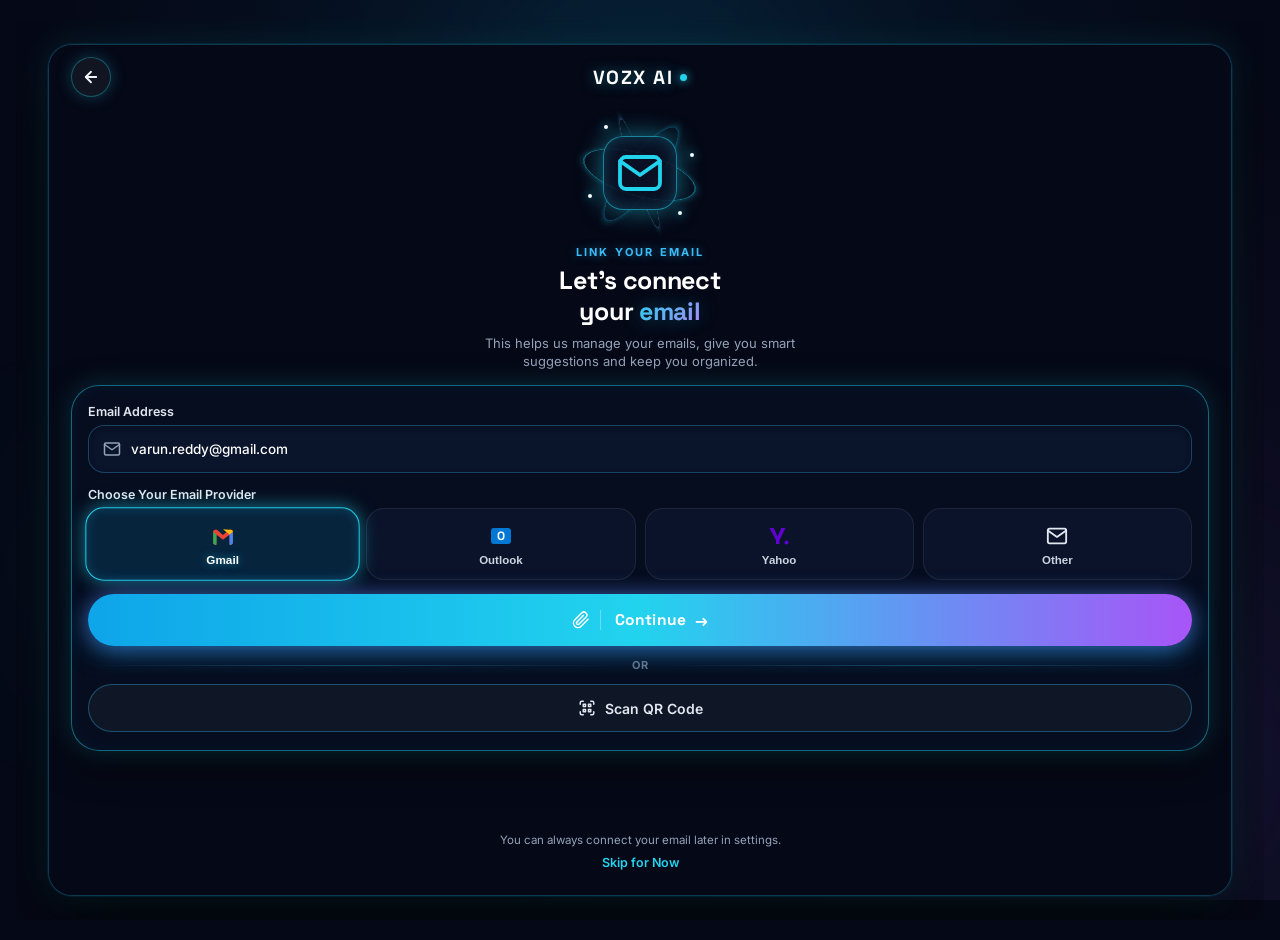
==== commit 55c3d635: "Fix desktop Email Assistant navigation and layout; remove mock phone frame and status notch" ====
--- a/email-onboarding.html
+++ b/email-onboarding.html
@@ -22,32 +22,11 @@
     <span class="particle p-6"></span>
   </div>
 
-  <!-- Hardware Mobile Phone Viewport Frame -->
-  <main class="phone-frame" id="emailPhoneFrame">
-
-    <!-- Glowing Cyber Perimeter Border -->
-    <div class="screen-perimeter-border" aria-hidden="true"></div>
+  <!-- Responsive Viewport Shell -->
+  <main class="email-viewport-container phone-frame" id="emailPhoneFrame">
 
     <!-- Sweeping Cosmic Plasma Arc Wave -->
     <div class="sweeping-plasma-arc" aria-hidden="true"></div>
-
-    <!-- Phone Hardware Top Status Bar -->
-    <div class="phone-status-notch">
-      <span class="status-time">9:41</span>
-      <div class="status-right-icons">
-        <svg width="15" height="11" viewBox="0 0 16 12" fill="currentColor">
-          <path d="M1 9.5a1.5 1.5 0 113 0 1.5 1.5 0 01-3 0zm4.5-3a1.5 1.5 0 113 0 1.5 1.5 0 01-3 0zm4.5-3a1.5 1.5 0 113 0 1.5 1.5 0 01-3 0zm4.5-3a1.5 1.5 0 113 0 1.5 1.5 0 01-3 0z"/>
-        </svg>
-        <svg width="14" height="11" viewBox="0 0 16 12" fill="currentColor">
-          <path d="M8 2.5a8.9 8.9 0 016.4 2.7.75.75 0 01-.06 1.1l-6 5.5a.75.75 0 01-.98 0l-6-5.5a.75.75 0 01-.06-1.1A8.9 8.9 0 018 2.5z"/>
-        </svg>
-        <svg width="19" height="11" viewBox="0 0 24 12" fill="currentColor">
-          <rect x="1" y="1" width="19" height="10" rx="3" fill="none" stroke="currentColor" stroke-width="1.8"/>
-          <rect x="2.5" y="2.5" width="14" height="7" rx="1.8"/>
-          <path d="M22 4.5v3" stroke="currentColor" stroke-width="1.8" stroke-linecap="round"/>
-        </svg>
-      </div>
-    </div>
 
     <!-- Multi-Screen Viewport Container -->
     <div class="screens-viewport" id="screensViewport">
--- a/email-onboarding.css
+++ b/email-onboarding.css
@@ -129,37 +129,44 @@
 }
 
 /* ==========================================================================
-   PHONE HARDWARE FRAME (Matching Reference Screen Exact Ratio)
+   RESPONSIVE VIEWPORT CONTAINER
    ========================================================================== */
-.phone-frame {
+.phone-frame,
+.email-viewport-container {
   position: relative;
   z-index: 10;
   width: 100%;
-  max-width: 412px;
-  height: 890px;
-  max-height: calc(100vh - 20px);
+  max-width: 1240px;
+  min-height: 90vh;
   background: #050816;
-  border-radius: 46px;
-  border: 1.6px solid rgba(34, 211, 238, 0.38);
+  border-radius: 24px;
+  border: 1px solid rgba(34, 211, 238, 0.25);
   box-shadow: 
-    0 0 0 1px rgba(2, 132, 199, 0.15),
-    0 0 45px rgba(34, 211, 238, 0.18),
-    0 25px 60px rgba(0, 0, 0, 0.85),
-    inset 0 0 20px rgba(34, 211, 238, 0.06);
+    0 0 0 1px rgba(2, 132, 199, 0.12),
+    0 0 35px rgba(34, 211, 238, 0.12),
+    0 25px 60px rgba(0, 0, 0, 0.85);
   display: flex;
   flex-direction: column;
   overflow: hidden;
   backdrop-filter: blur(16px);
   -webkit-backdrop-filter: blur(16px);
+  margin: 0 auto;
+}
+
+@media (max-width: 640px) {
+  .phone-frame,
+  .email-viewport-container {
+    max-width: 100%;
+    min-height: 100vh;
+    border-radius: 0;
+    border: none;
+    box-shadow: none;
+    margin: 0;
+  }
 }
 
 .screen-perimeter-border {
-  position: absolute;
-  inset: 0;
-  border-radius: 46px;
-  pointer-events: none;
-  box-shadow: inset 0 0 25px rgba(34, 211, 238, 0.08);
-  z-index: 1;
+  display: none !important;
 }
 
 .sweeping-plasma-arc {
@@ -167,7 +174,7 @@
   inset: 0;
   pointer-events: none;
   z-index: 1;
-  border-radius: 46px;
+  border-radius: 24px;
   background: 
     radial-gradient(ellipse 130% 65% at -10% 25%, rgba(34, 211, 238, 0.35) 0%, rgba(14, 165, 233, 0.16) 35%, transparent 68%),
     radial-gradient(ellipse 85% 55% at 110% 75%, rgba(168, 85, 247, 0.24) 0%, rgba(34, 211, 238, 0.1) 40%, transparent 72%),
@@ -175,33 +182,9 @@
   mix-blend-mode: screen;
 }
 
-/* Phone Top Status Bar */
+/* Phone Top Status Bar - Completely Removed */
 .phone-status-notch {
-  position: relative;
-  z-index: 10;
-  display: flex;
-  align-items: center;
-  justify-content: space-between;
-  padding: 14px 28px 4px;
-  font-size: 13.5px;
-  font-weight: 600;
-  color: #cbd5e1;
-  letter-spacing: 0.2px;
-}
-
-.dynamic-island-pill {
-  width: 82px;
-  height: 18px;
-  background: #020409;
-  border-radius: 20px;
-  border: 1px solid rgba(255, 255, 255, 0.08);
-}
-
-.status-right-icons {
-  display: flex;
-  align-items: center;
-  gap: 7px;
-  color: #cbd5e1;
+  display: none !important;
 }
 
 /* Multi-Screen Viewport */
@@ -2104,12 +2087,13 @@
   display: none !important;
 }
 
-/* Responsive */
-@media (max-width: 440px) {
+/* Responsive Breakpoints */
+@media (max-width: 640px) {
   body {
     padding: 0;
   }
-  .phone-frame {
+  .phone-frame,
+  .email-viewport-container {
     border-radius: 0;
     min-height: 100vh;
     border: none;
@@ -2117,3 +2101,47 @@
   }
 }
 
+@media (min-width: 1025px) {
+  body {
+    padding: 24px 32px;
+    align-items: stretch;
+  }
+
+  .phone-frame,
+  .email-viewport-container {
+    max-width: 1240px;
+    margin: 0 auto;
+    border-radius: 24px;
+    min-height: 88vh;
+  }
+
+  /* Centered wizard cards for onboarding steps 1, 2, 3 */
+  #screen1LinkEmail .hero-email-stage,
+  #screen1LinkEmail .link-email-glass-card,
+  #screen2OtpVerify .otp-card-stage,
+  #screen3Syncing .sync-card-stage {
+    max-width: 520px;
+    margin-left: auto;
+    margin-right: auto;
+  }
+
+  /* Desktop Dashboard Layout for Screen 4 */
+  #screen4Dashboard .dash-scroll-content {
+    max-width: 1240px;
+    margin: 0 auto;
+    width: 100%;
+  }
+
+  #screen4Dashboard .dash-heading-block {
+    margin-bottom: 12px;
+  }
+
+  #screen4Dashboard .connected-accounts-bar {
+    margin-bottom: 14px;
+  }
+
+  #screen4Dashboard .dash-category-tabs {
+    margin-bottom: 18px;
+  }
+}
+
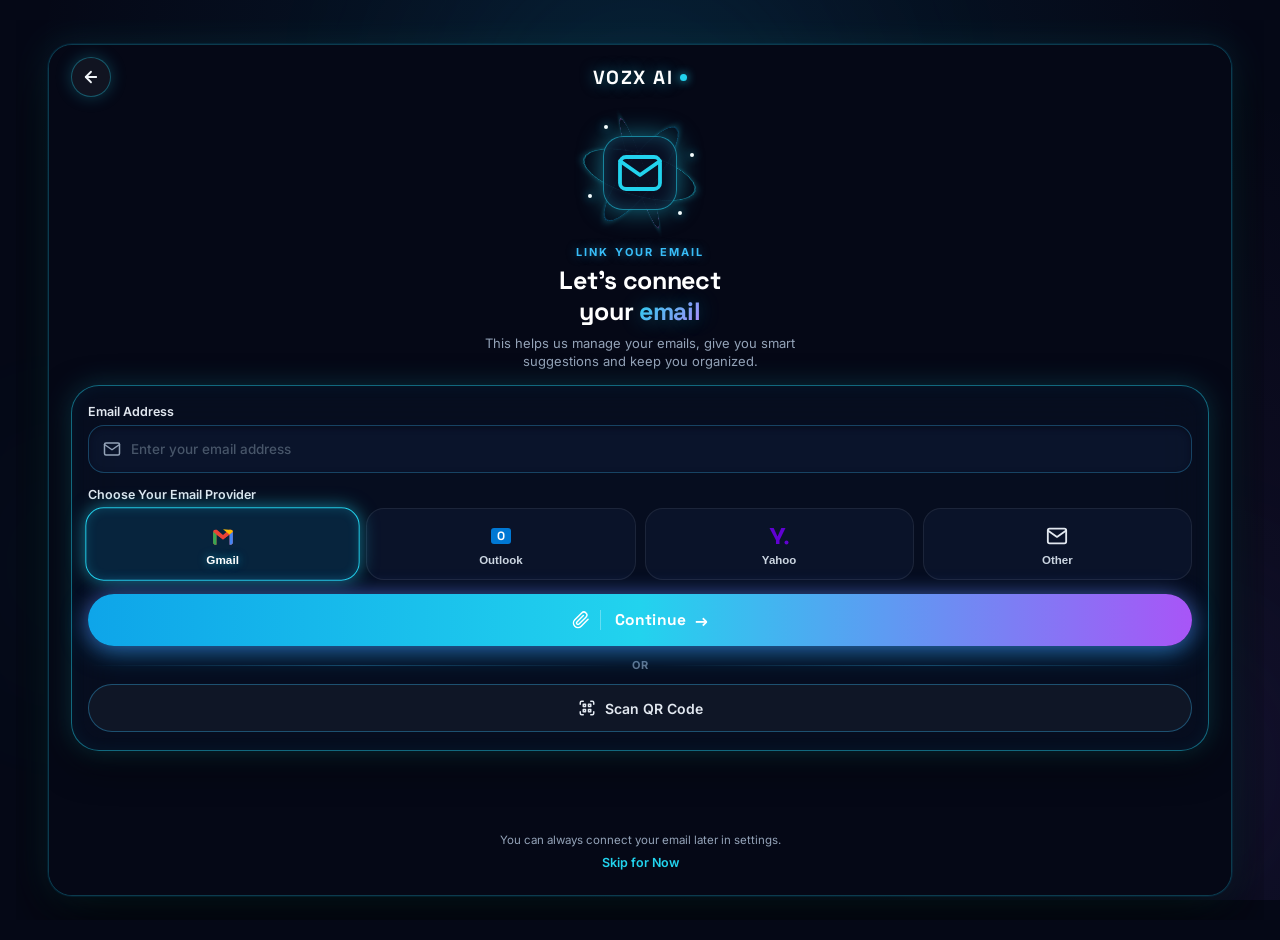
==== commit c894d8f8: "Ensure Sign In and Sign Up form fields are completely empty for new users with clean placeholders" ====
--- a/email-onboarding.html
+++ b/email-onboarding.html
@@ -102,7 +102,7 @@
                 id="emailInput" 
                 class="card-text-input" 
                 placeholder="Enter your email address" 
-                value="varun.reddy@gmail.com"
+                value=""
                 autocomplete="email"
               >
             </div>
@@ -324,8 +324,8 @@
               </svg>
               <span>Delete</span>
             </button>
-            <div class="dash-profile-circle" id="dashProfileBtn" title="Connected: varun.reddy@gmail.com">
-              <span>VR</span>
+            <div class="dash-profile-circle" id="dashProfileBtn" title="Connected Account">
+              <span>AI</span>
             </div>
           </div>
         </header>
@@ -347,7 +347,7 @@
                   <path d="M20 4H4c-1.1 0-2 .9-2 2v12c0 1.1.9 2 2 2h16c1.1 0 2-.9 2-2V6c0-1.1-.9-2-2-2zm0 4l-8 5-8-5V6l8 5 8-5v2z"/>
                 </svg>
               </span>
-              <span class="active-account-email" id="activeAccountEmailDisplay">varun.reddy@gmail.com</span>
+              <span class="active-account-email" id="activeAccountEmailDisplay">user@example.com</span>
               <span class="account-status-dot" title="Account Synced"></span>
               <svg class="account-switcher-chevron" width="12" height="12" viewBox="0 0 24 24" fill="none" stroke="currentColor" stroke-width="2.6" stroke-linecap="round" stroke-linejoin="round">
                 <polyline points="6 9 12 15 18 9"></polyline>
@@ -665,7 +665,7 @@
         </svg>
       </div>
       <h3 class="email-del-title" id="emailDelModalTitle">Delete Email Account?</h3>
-      <p class="email-del-desc" id="emailDelModalDesc">Are you sure you want to delete and unlink <strong id="deleteAccountTargetEmail">varun.reddy@gmail.com</strong>? You will be returned to the Link Your Email setup screen.</p>
+      <p class="email-del-desc" id="emailDelModalDesc">Are you sure you want to delete and unlink <strong id="deleteAccountTargetEmail">user@example.com</strong>? You will be returned to the Link Your Email setup screen.</p>
       <div class="email-del-actions">
         <button type="button" class="email-del-cancel-btn" id="emailDelCancelBtn">Cancel</button>
         <button type="button" class="email-del-confirm-btn" id="emailDelConfirmBtn">Delete &amp; Unlink</button>
